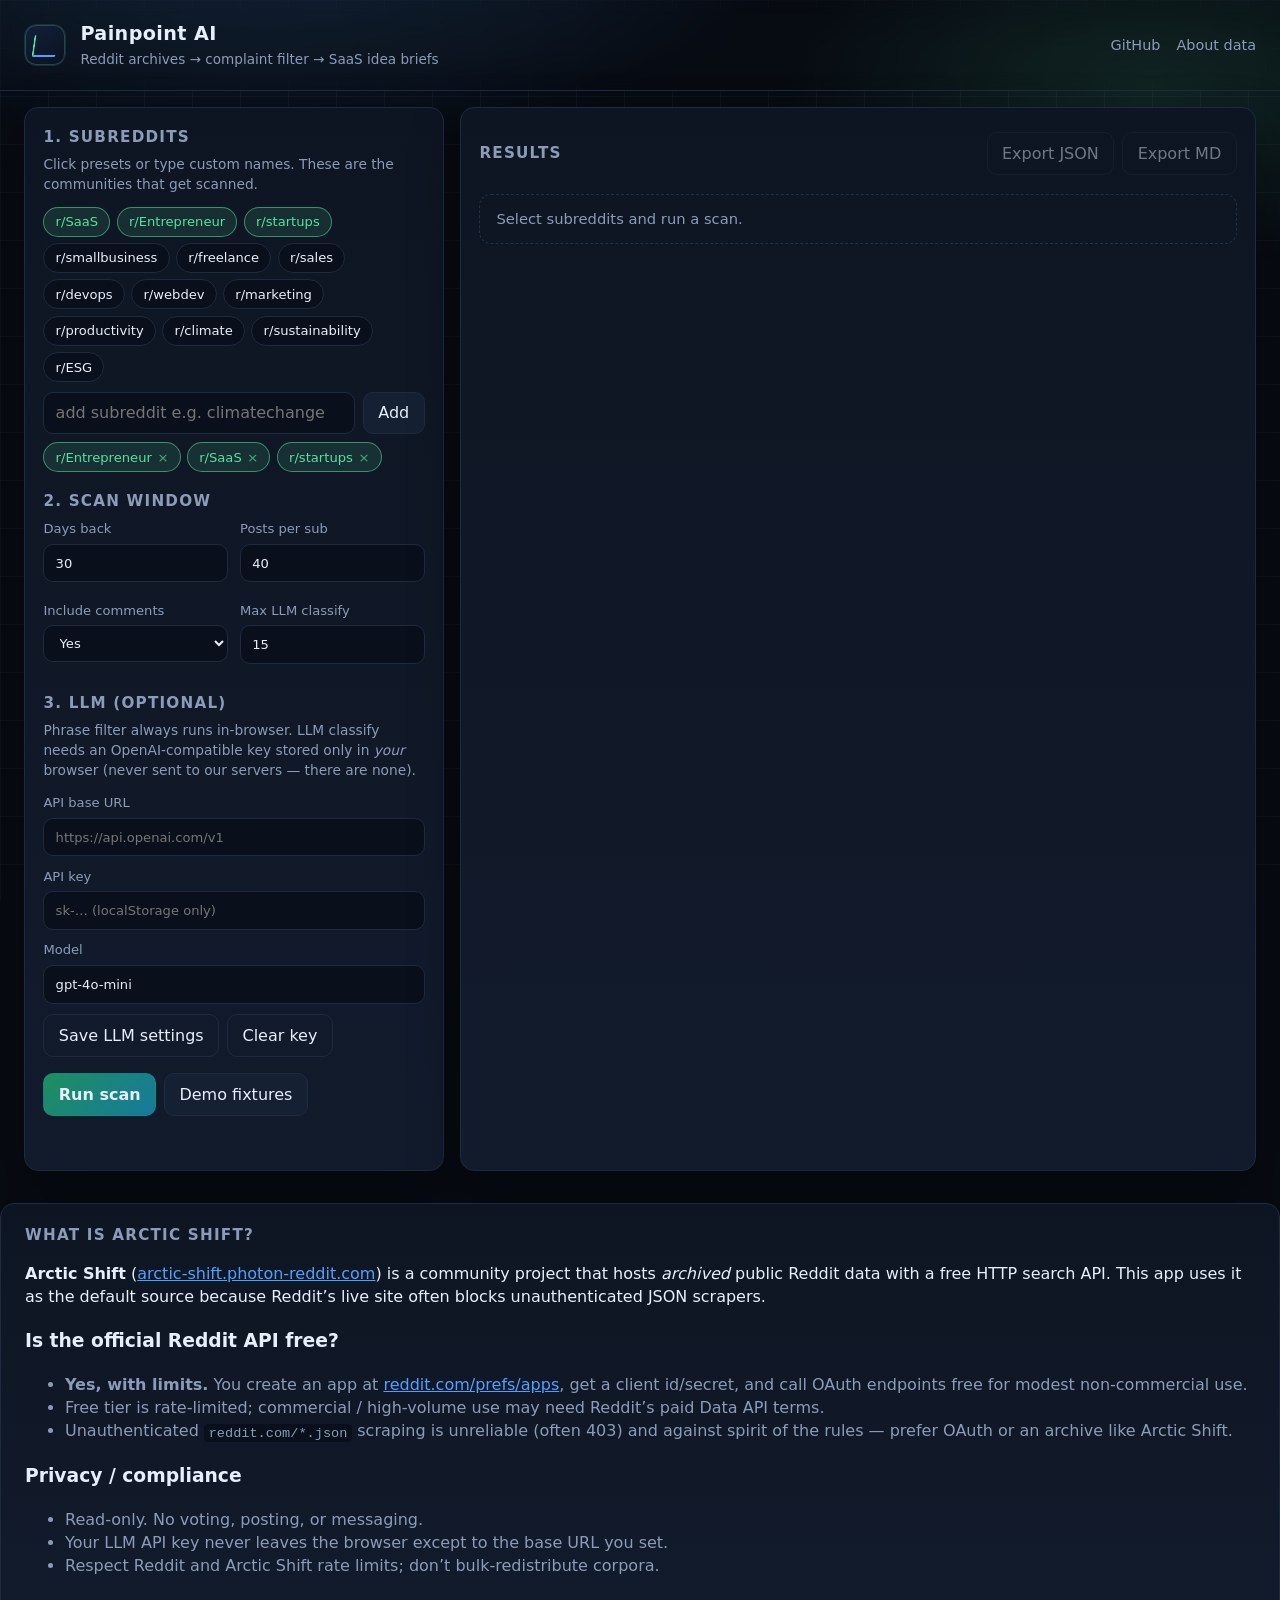
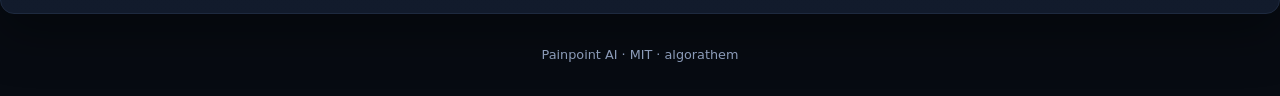
==== web/index.html @ a0e7fde7 "Initial Painpoint AI: CLI + subreddit-select web UI - Arctic Shift fetch + phrase filter + optional " ====
<!DOCTYPE html>
<html lang="en">
<head>
  <meta charset="utf-8" />
  <meta name="viewport" content="width=device-width, initial-scale=1" />
  <title>Painpoint AI — Reddit → SaaS ideas</title>
  <meta name="description" content="Select subreddits, scan public Reddit archives for pain points, cluster startup ideas." />
  <link rel="stylesheet" href="./styles.css" />
  <link rel="icon" href="data:image/svg+xml,%3Csvg xmlns='http://www.w3.org/2000/svg' viewBox='0 0 32 32'%3E%3Crect width='32' height='32' rx='8' fill='%230a0f1a'/%3E%3Cpath d='M8 22 L12 10 L16 18 L20 8 L24 22' stroke='%2356e0a0' stroke-width='2.5' fill='none' stroke-linecap='round' stroke-linejoin='round'/%3E%3C/svg%3E" />
</head>
<body>
  <div class="bg-grid"></div>
  <header class="top">
    <div class="brand">
      <div class="logo" aria-hidden="true"></div>
      <div>
        <h1>Painpoint AI</h1>
        <p class="tag">Reddit archives → complaint filter → SaaS idea briefs</p>
      </div>
    </div>
    <div class="top-links">
      <a href="https://github.com/algorathem/painpoint-ai" target="_blank" rel="noopener">GitHub</a>
      <a href="#about">About data</a>
    </div>
  </header>

  <main class="layout">
    <section class="panel controls">
      <h2>1. Subreddits</h2>
      <p class="hint">Click presets or type custom names. These are the communities that get scanned.</p>
      <div id="preset-row" class="chip-row"></div>
      <div class="add-row">
        <input id="sub-input" type="text" placeholder="add subreddit e.g. climatechange" autocomplete="off" />
        <button type="button" id="sub-add" class="btn secondary">Add</button>
      </div>
      <div id="selected-subs" class="chip-row selected"></div>

      <h2>2. Scan window</h2>
      <div class="grid-2">
        <label>Days back
          <input id="days" type="number" min="1" max="365" value="30" />
        </label>
        <label>Posts per sub
          <input id="limit" type="number" min="5" max="100" value="40" />
        </label>
        <label>Include comments
          <select id="comments">
            <option value="1" selected>Yes</option>
            <option value="0">Posts only</option>
          </select>
        </label>
        <label>Max LLM classify
          <input id="max-classify" type="number" min="0" max="50" value="15" />
        </label>
      </div>

      <h2>3. LLM (optional)</h2>
      <p class="hint">Phrase filter always runs in-browser. LLM classify needs an OpenAI-compatible key stored only in <em>your</em> browser (never sent to our servers — there are none).</p>
      <label>API base URL
        <input id="llm-base" type="url" placeholder="https://api.openai.com/v1" />
      </label>
      <label>API key
        <input id="llm-key" type="password" placeholder="sk-… (localStorage only)" />
      </label>
      <label>Model
        <input id="llm-model" type="text" placeholder="gpt-4o-mini" value="gpt-4o-mini" />
      </label>
      <div class="btn-row">
        <button type="button" id="save-llm" class="btn ghost">Save LLM settings</button>
        <button type="button" id="clear-llm" class="btn ghost">Clear key</button>
      </div>

      <div class="btn-row primary-row">
        <button type="button" id="run-scan" class="btn primary">Run scan</button>
        <button type="button" id="run-demo" class="btn secondary">Demo fixtures</button>
      </div>
      <div id="status" class="status" role="status"></div>
    </section>

    <section class="panel results">
      <div class="results-head">
        <h2>Results</h2>
        <div class="btn-row">
          <button type="button" id="export-json" class="btn ghost" disabled>Export JSON</button>
          <button type="button" id="export-md" class="btn ghost" disabled>Export MD</button>
        </div>
      </div>
      <div id="summary" class="summary empty">Select subreddits and run a scan.</div>
      <div id="ideas" class="ideas"></div>
      <div id="pains" class="pains"></div>
    </section>
  </main>

  <section id="about" class="about panel">
    <h2>What is Arctic Shift?</h2>
    <p><strong>Arctic Shift</strong> (<a href="https://arctic-shift.photon-reddit.com/" target="_blank" rel="noopener">arctic-shift.photon-reddit.com</a>) is a community project that hosts <em>archived</em> public Reddit data with a free HTTP search API. This app uses it as the default source because Reddit’s live site often blocks unauthenticated JSON scrapers.</p>
    <h3>Is the official Reddit API free?</h3>
    <ul>
      <li><strong>Yes, with limits.</strong> You create an app at <a href="https://www.reddit.com/prefs/apps" target="_blank" rel="noopener">reddit.com/prefs/apps</a>, get a client id/secret, and call OAuth endpoints free for modest non-commercial use.</li>
      <li>Free tier is rate-limited; commercial / high-volume use may need Reddit’s paid Data API terms.</li>
      <li>Unauthenticated <code>reddit.com/*.json</code> scraping is unreliable (often 403) and against spirit of the rules — prefer OAuth or an archive like Arctic Shift.</li>
    </ul>
    <h3>Privacy / compliance</h3>
    <ul>
      <li>Read-only. No voting, posting, or messaging.</li>
      <li>Your LLM API key never leaves the browser except to the base URL you set.</li>
      <li>Respect Reddit and Arctic Shift rate limits; don’t bulk-redistribute corpora.</li>
    </ul>
  </section>

  <footer class="foot">
    <span>Painpoint AI · MIT · algorathem</span>
  </footer>

  <script type="module" src="./app.js"></script>
</body>
</html>
---- web/styles.css ----
:root {
  --bg: #070b12;
  --panel: #0e1522;
  --panel-2: #121b2c;
  --border: #1e2a3f;
  --text: #e7eefc;
  --muted: #8b9bb8;
  --accent: #56e0a0;
  --accent-2: #4ea1ff;
  --warn: #ffb020;
  --danger: #ff6b7a;
  --radius: 14px;
  --font: "Segoe UI", ui-sans-serif, system-ui, -apple-system, sans-serif;
  --mono: ui-monospace, SFMono-Regular, Menlo, Consolas, monospace;
}

* { box-sizing: border-box; }
html, body { margin: 0; padding: 0; }
body {
  font-family: var(--font);
  color: var(--text);
  background: var(--bg);
  min-height: 100vh;
  line-height: 1.45;
}

.bg-grid {
  position: fixed; inset: 0; pointer-events: none; z-index: 0;
  background-image:
    radial-gradient(ellipse 80% 50% at 20% -10%, rgba(78,161,255,.18), transparent 55%),
    radial-gradient(ellipse 60% 40% at 90% 10%, rgba(86,224,160,.12), transparent 50%),
    linear-gradient(rgba(255,255,255,.03) 1px, transparent 1px),
    linear-gradient(90deg, rgba(255,255,255,.03) 1px, transparent 1px);
  background-size: auto, auto, 48px 48px, 48px 48px;
}

.top, main, .about, .foot { position: relative; z-index: 1; }

.top {
  display: flex; justify-content: space-between; align-items: center;
  gap: 1rem; padding: 1.25rem 1.5rem; border-bottom: 1px solid var(--border);
  backdrop-filter: blur(8px);
}
.brand { display: flex; gap: .9rem; align-items: center; }
.logo {
  width: 42px; height: 42px; border-radius: 12px;
  background: linear-gradient(145deg, #122038, #0b1220);
  border: 1px solid var(--border);
  box-shadow: inset 0 0 0 1px rgba(86,224,160,.25);
  position: relative;
}
.logo::after {
  content: ""; position: absolute; inset: 10px 8px 8px;
  border-left: 2px solid var(--accent);
  border-bottom: 2px solid var(--accent-2);
  border-radius: 2px;
  transform: skewX(-8deg);
}
.brand h1 { margin: 0; font-size: 1.2rem; letter-spacing: .02em; }
.tag { margin: .15rem 0 0; color: var(--muted); font-size: .85rem; }
.top-links { display: flex; gap: 1rem; }
.top-links a { color: var(--muted); text-decoration: none; font-size: .9rem; }
.top-links a:hover { color: var(--accent); }

.layout {
  display: grid;
  grid-template-columns: minmax(300px, 420px) 1fr;
  gap: 1rem;
  padding: 1rem 1.5rem 2rem;
  max-width: 1280px;
  margin: 0 auto;
}
@media (max-width: 900px) {
  .layout { grid-template-columns: 1fr; }
}

.panel {
  background: linear-gradient(180deg, var(--panel), var(--panel-2));
  border: 1px solid var(--border);
  border-radius: var(--radius);
  padding: 1.1rem 1.15rem 1.25rem;
  box-shadow: 0 20px 50px rgba(0,0,0,.35);
}
.panel h2 {
  margin: 1.1rem 0 .45rem;
  font-size: .95rem;
  text-transform: uppercase;
  letter-spacing: .08em;
  color: var(--muted);
}
.panel h2:first-child { margin-top: 0; }
.hint { color: var(--muted); font-size: .86rem; margin: 0 0 .75rem; }

label {
  display: flex; flex-direction: column; gap: .35rem;
  font-size: .82rem; color: var(--muted); margin-bottom: .65rem;
}
input, select, textarea, button {
  font: inherit;
}
input, select {
  background: #0a101b;
  border: 1px solid var(--border);
  color: var(--text);
  border-radius: 10px;
  padding: .55rem .7rem;
}
input:focus, select:focus {
  outline: 1px solid rgba(86,224,160,.45);
  border-color: rgba(86,224,160,.45);
}

.grid-2 {
  display: grid;
  grid-template-columns: 1fr 1fr;
  gap: .5rem .75rem;
}

.chip-row {
  display: flex; flex-wrap: wrap; gap: .4rem; margin-bottom: .6rem;
}
.chip {
  border: 1px solid var(--border);
  background: #0a101b;
  color: var(--text);
  border-radius: 999px;
  padding: .28rem .7rem;
  font-size: .82rem;
  cursor: pointer;
  user-select: none;
}
.chip:hover { border-color: rgba(78,161,255,.5); }
.chip.on {
  background: rgba(86,224,160,.12);
  border-color: rgba(86,224,160,.55);
  color: var(--accent);
}
.chip .x {
  margin-left: .35rem; opacity: .7;
}
.selected .chip { cursor: default; }

.add-row { display: flex; gap: .5rem; margin-bottom: .5rem; }
.add-row input { flex: 1; }

.btn {
  border-radius: 10px;
  border: 1px solid var(--border);
  background: #121a2a;
  color: var(--text);
  padding: .55rem .9rem;
  cursor: pointer;
}
.btn:hover { border-color: #2c3d5c; }
.btn:disabled { opacity: .45; cursor: not-allowed; }
.btn.primary {
  background: linear-gradient(135deg, #1d8f5f, #157a9c);
  border-color: transparent;
  font-weight: 600;
}
.btn.primary:hover { filter: brightness(1.08); }
.btn.secondary { background: #152033; }
.btn.ghost { background: transparent; }
.btn-row { display: flex; flex-wrap: wrap; gap: .5rem; margin: .4rem 0; }
.primary-row { margin-top: 1rem; }

.status {
  min-height: 1.4rem;
  margin-top: .75rem;
  font-size: .88rem;
  color: var(--muted);
  white-space: pre-wrap;
}
.status.err { color: var(--danger); }
.status.ok { color: var(--accent); }

.results-head {
  display: flex; justify-content: space-between; align-items: center; gap: 1rem;
}
.results-head h2 { margin: 0; }
.summary {
  margin: .8rem 0 1rem;
  padding: .85rem 1rem;
  border-radius: 12px;
  background: rgba(78,161,255,.08);
  border: 1px solid rgba(78,161,255,.2);
  font-size: .92rem;
}
.summary.empty { color: var(--muted); background: transparent; border-style: dashed; }

.idea-card, .pain-card {
  border: 1px solid var(--border);
  border-radius: 12px;
  padding: .9rem 1rem;
  margin-bottom: .65rem;
  background: rgba(0,0,0,.18);
}
.idea-card h3 {
  margin: 0 0 .35rem;
  font-size: 1.02rem;
  display: flex; gap: .6rem; align-items: baseline; flex-wrap: wrap;
}
.score {
  font-family: var(--mono);
  font-size: .78rem;
  color: var(--accent);
  border: 1px solid rgba(86,224,160,.35);
  border-radius: 999px;
  padding: .1rem .45rem;
}
.meta { color: var(--muted); font-size: .84rem; margin: .2rem 0; }
.idea-card a, .pain-card a { color: var(--accent-2); word-break: break-all; }
.sev {
  display: inline-block;
  font-family: var(--mono);
  font-size: .75rem;
  padding: .05rem .4rem;
  border-radius: 6px;
  background: rgba(255,176,32,.12);
  color: var(--warn);
  border: 1px solid rgba(255,176,32,.3);
}

.about {
  max-width: 1280px;
  margin: 0 auto 2rem;
  padding: 1.25rem 1.5rem;
}
.about a { color: var(--accent-2); }
.about ul { color: var(--muted); }
.about code {
  font-family: var(--mono);
  font-size: .85em;
  background: #0a101b;
  padding: .1rem .3rem;
  border-radius: 4px;
}

.foot {
  text-align: center;
  color: var(--muted);
  font-size: .8rem;
  padding: 0 1rem 2rem;
}
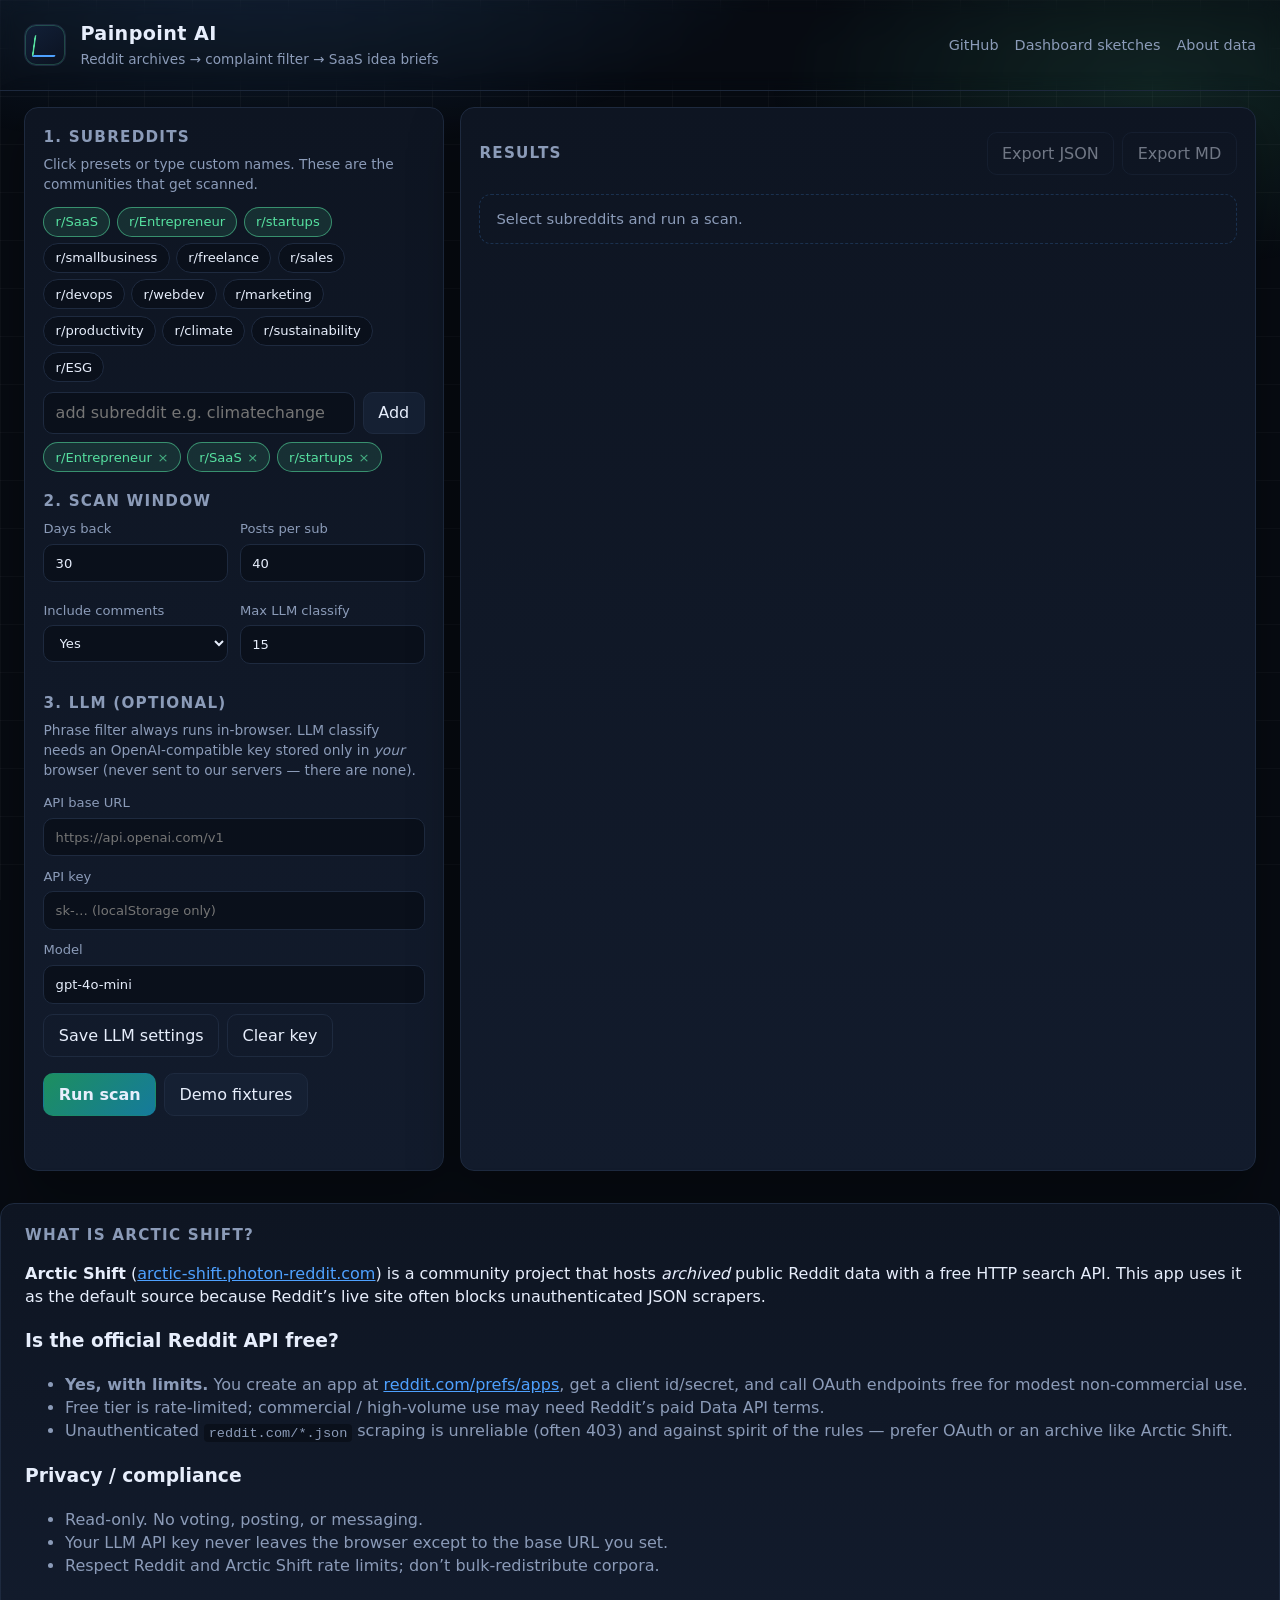
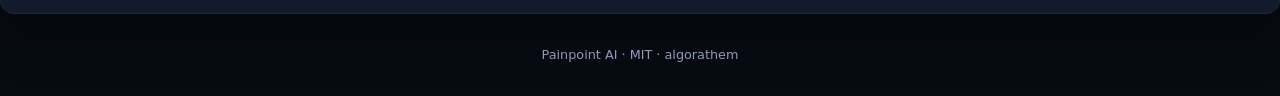
==== commit a4af4452: "Add 3 dashboard sketch templates to GitHub Pages - Analyst cockpit, research brief, opportunity boar" ====
--- a/web/index.html
+++ b/web/index.html
@@ -20,6 +20,7 @@
     </div>
     <div class="top-links">
       <a href="https://github.com/algorathem/painpoint-ai" target="_blank" rel="noopener">GitHub</a>
+      <a href="./sketches/">Dashboard sketches</a>
       <a href="#about">About data</a>
     </div>
   </header>
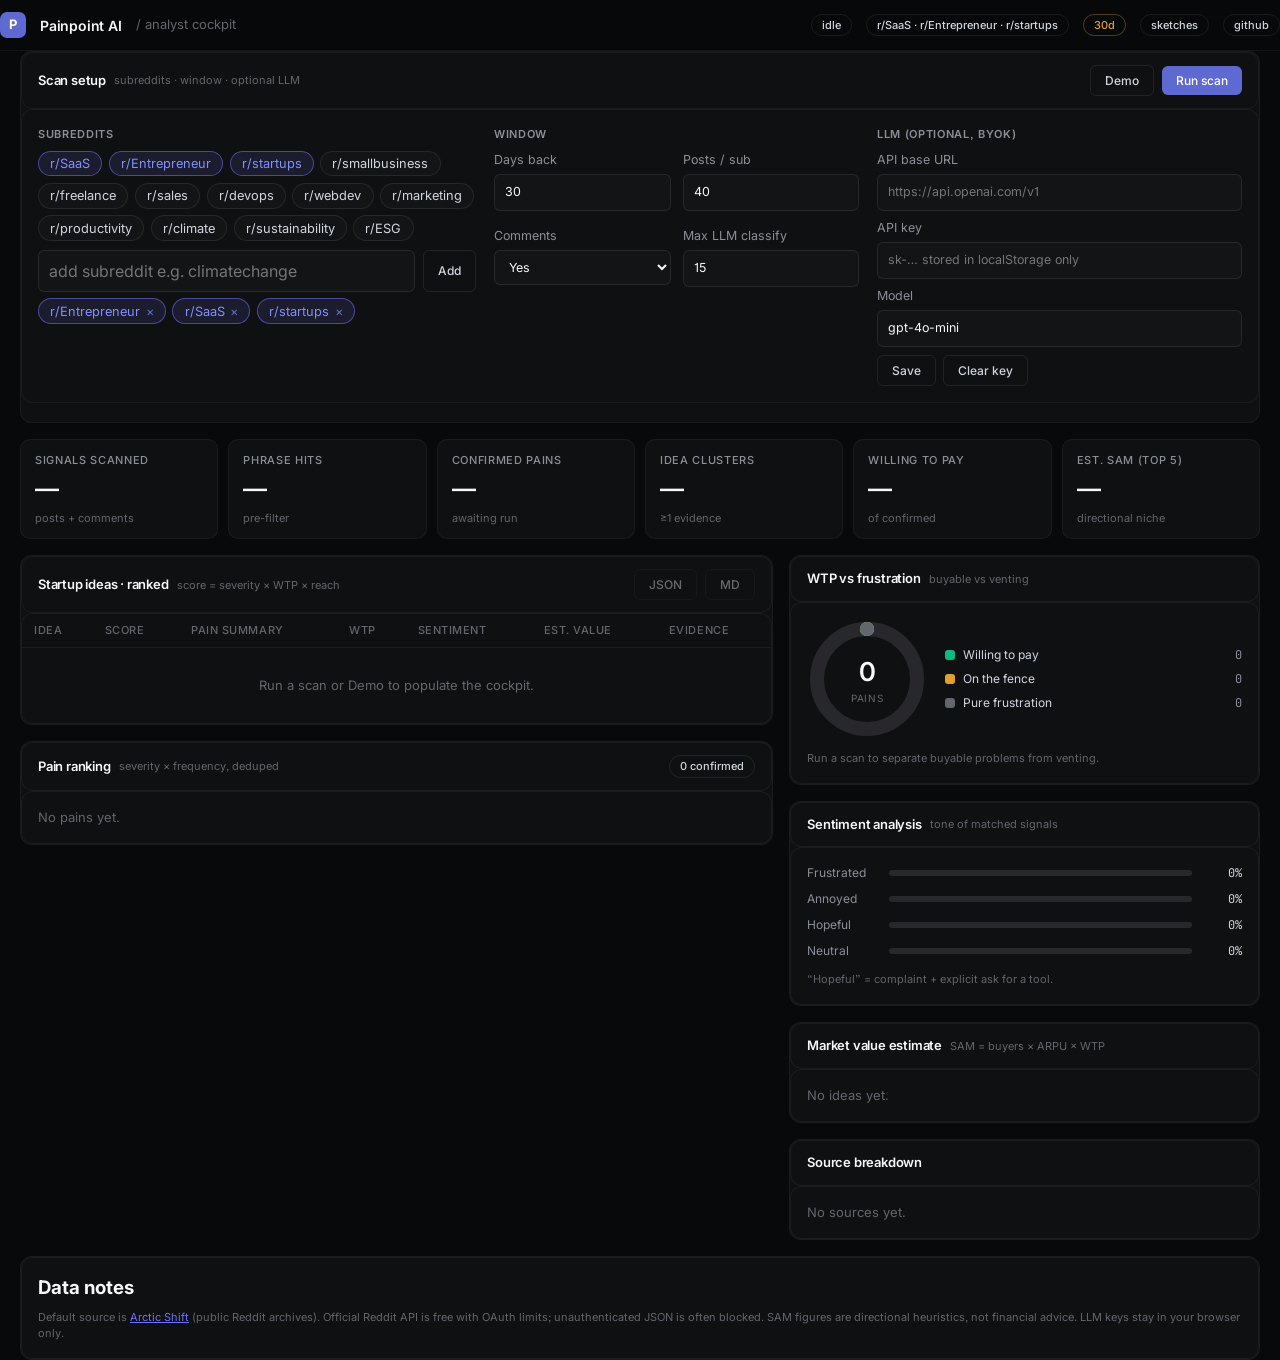
==== commit 972111e9: "Ship Analyst Cockpit as live Painpoint AI UI - Dark dense cockpit: KPIs, ranked ideas, pain ranking " ====
--- a/web/index.html
+++ b/web/index.html
@@ -3,115 +3,193 @@
 <head>
   <meta charset="utf-8" />
   <meta name="viewport" content="width=device-width, initial-scale=1" />
-  <title>Painpoint AI — Reddit → SaaS ideas</title>
-  <meta name="description" content="Select subreddits, scan public Reddit archives for pain points, cluster startup ideas." />
+  <title>Painpoint AI — Analyst Cockpit</title>
+  <meta name="description" content="Select subreddits, rank pains, score WTP vs frustration, estimate niche SAM, cluster SaaS ideas." />
+  <link rel="preconnect" href="https://fonts.googleapis.com" />
+  <link href="https://fonts.googleapis.com/css2?family=Inter:wght@300;400;500;600;700&family=JetBrains+Mono:wght@400;500&display=swap" rel="stylesheet" />
   <link rel="stylesheet" href="./styles.css" />
-  <link rel="icon" href="data:image/svg+xml,%3Csvg xmlns='http://www.w3.org/2000/svg' viewBox='0 0 32 32'%3E%3Crect width='32' height='32' rx='8' fill='%230a0f1a'/%3E%3Cpath d='M8 22 L12 10 L16 18 L20 8 L24 22' stroke='%2356e0a0' stroke-width='2.5' fill='none' stroke-linecap='round' stroke-linejoin='round'/%3E%3C/svg%3E" />
+  <link rel="icon" href="data:image/svg+xml,%3Csvg xmlns='http://www.w3.org/2000/svg' viewBox='0 0 32 32'%3E%3Crect width='32' height='32' rx='8' fill='%2308090a'/%3E%3Ctext x='16' y='21' text-anchor='middle' font-size='14' font-family='system-ui' fill='%23fff'%3EP%3C/text%3E%3C/svg%3E" />
 </head>
 <body>
-  <div class="bg-grid"></div>
-  <header class="top">
-    <div class="brand">
-      <div class="logo" aria-hidden="true"></div>
-      <div>
-        <h1>Painpoint AI</h1>
-        <p class="tag">Reddit archives → complaint filter → SaaS idea briefs</p>
-      </div>
-    </div>
-    <div class="top-links">
-      <a href="https://github.com/algorathem/painpoint-ai" target="_blank" rel="noopener">GitHub</a>
-      <a href="./sketches/">Dashboard sketches</a>
-      <a href="#about">About data</a>
+  <header>
+    <div class="wrap hbar">
+      <div class="logo">P</div>
+      <span class="name">Painpoint AI</span>
+      <span class="crumb">/ analyst cockpit</span>
+      <div class="spacer"></div>
+      <span id="pill-status" class="pill">idle</span>
+      <span id="pill-subs" class="pill">no subs</span>
+      <span id="pill-window" class="pill warn">30d</span>
+      <a class="pill link" href="./sketches/" title="Other layout sketches">sketches</a>
+      <a class="pill link" href="https://github.com/algorathem/painpoint-ai" target="_blank" rel="noopener">github</a>
     </div>
   </header>
 
-  <main class="layout">
-    <section class="panel controls">
-      <h2>1. Subreddits</h2>
-      <p class="hint">Click presets or type custom names. These are the communities that get scanned.</p>
-      <div id="preset-row" class="chip-row"></div>
-      <div class="add-row">
-        <input id="sub-input" type="text" placeholder="add subreddit e.g. climatechange" autocomplete="off" />
-        <button type="button" id="sub-add" class="btn secondary">Add</button>
+  <main class="wrap">
+    <!-- Controls drawer -->
+    <section class="card controls-card">
+      <div class="card h">
+        <h3>Scan setup</h3>
+        <span class="sub">subreddits · window · optional LLM</span>
+        <div class="spacer"></div>
+        <button type="button" id="run-demo" class="btn ghost">Demo</button>
+        <button type="button" id="run-scan" class="btn">Run scan</button>
       </div>
-      <div id="selected-subs" class="chip-row selected"></div>
-
-      <h2>2. Scan window</h2>
-      <div class="grid-2">
-        <label>Days back
-          <input id="days" type="number" min="1" max="365" value="30" />
-        </label>
-        <label>Posts per sub
-          <input id="limit" type="number" min="5" max="100" value="40" />
-        </label>
-        <label>Include comments
-          <select id="comments">
-            <option value="1" selected>Yes</option>
-            <option value="0">Posts only</option>
-          </select>
-        </label>
-        <label>Max LLM classify
-          <input id="max-classify" type="number" min="0" max="50" value="15" />
-        </label>
-      </div>
-
-      <h2>3. LLM (optional)</h2>
-      <p class="hint">Phrase filter always runs in-browser. LLM classify needs an OpenAI-compatible key stored only in <em>your</em> browser (never sent to our servers — there are none).</p>
-      <label>API base URL
-        <input id="llm-base" type="url" placeholder="https://api.openai.com/v1" />
-      </label>
-      <label>API key
-        <input id="llm-key" type="password" placeholder="sk-… (localStorage only)" />
-      </label>
-      <label>Model
-        <input id="llm-model" type="text" placeholder="gpt-4o-mini" value="gpt-4o-mini" />
-      </label>
-      <div class="btn-row">
-        <button type="button" id="save-llm" class="btn ghost">Save LLM settings</button>
-        <button type="button" id="clear-llm" class="btn ghost">Clear key</button>
-      </div>
-
-      <div class="btn-row primary-row">
-        <button type="button" id="run-scan" class="btn primary">Run scan</button>
-        <button type="button" id="run-demo" class="btn secondary">Demo fixtures</button>
+      <div class="card b controls-body">
+        <div class="ctrl-col">
+          <div class="sec-label">Subreddits</div>
+          <div id="preset-row" class="chip-row"></div>
+          <div class="add-row">
+            <input id="sub-input" type="text" placeholder="add subreddit e.g. climatechange" autocomplete="off" />
+            <button type="button" id="sub-add" class="btn ghost">Add</button>
+          </div>
+          <div id="selected-subs" class="chip-row selected"></div>
+        </div>
+        <div class="ctrl-col">
+          <div class="sec-label">Window</div>
+          <div class="grid-2">
+            <label>Days back<input id="days" type="number" min="1" max="365" value="30" /></label>
+            <label>Posts / sub<input id="limit" type="number" min="5" max="100" value="40" /></label>
+            <label>Comments
+              <select id="comments">
+                <option value="1" selected>Yes</option>
+                <option value="0">Posts only</option>
+              </select>
+            </label>
+            <label>Max LLM classify<input id="max-classify" type="number" min="0" max="50" value="15" /></label>
+          </div>
+        </div>
+        <div class="ctrl-col">
+          <div class="sec-label">LLM (optional, BYOK)</div>
+          <label>API base URL<input id="llm-base" type="url" placeholder="https://api.openai.com/v1" /></label>
+          <label>API key<input id="llm-key" type="password" placeholder="sk-… stored in localStorage only" /></label>
+          <label>Model<input id="llm-model" type="text" value="gpt-4o-mini" /></label>
+          <div class="btn-row">
+            <button type="button" id="save-llm" class="btn ghost">Save</button>
+            <button type="button" id="clear-llm" class="btn ghost">Clear key</button>
+          </div>
+        </div>
       </div>
       <div id="status" class="status" role="status"></div>
     </section>
 
-    <section class="panel results">
-      <div class="results-head">
-        <h2>Results</h2>
-        <div class="btn-row">
-          <button type="button" id="export-json" class="btn ghost" disabled>Export JSON</button>
-          <button type="button" id="export-md" class="btn ghost" disabled>Export MD</button>
+    <!-- KPI strip -->
+    <div class="stats" id="stats">
+      <div class="stat"><div class="k">Signals scanned</div><div class="v" id="s-scanned">—</div><div class="d" id="s-scanned-d">posts + comments</div></div>
+      <div class="stat"><div class="k">Phrase hits</div><div class="v" id="s-hits">—</div><div class="d">pre-filter</div></div>
+      <div class="stat"><div class="k">Confirmed pains</div><div class="v" id="s-confirmed">—</div><div class="d" id="s-confirmed-d">awaiting run</div></div>
+      <div class="stat"><div class="k">Idea clusters</div><div class="v" id="s-ideas">—</div><div class="d">≥1 evidence</div></div>
+      <div class="stat"><div class="k">Willing to pay</div><div class="v" id="s-wtp">—</div><div class="d" id="s-wtp-d">of confirmed</div></div>
+      <div class="stat"><div class="k">Est. SAM (top 5)</div><div class="v" id="s-sam">—</div><div class="d">directional niche</div></div>
+    </div>
+
+    <div class="grid">
+      <div class="col-main">
+        <div class="card">
+          <div class="card h">
+            <h3>Startup ideas · ranked</h3>
+            <span class="sub">score = severity × WTP × reach</span>
+            <div class="spacer"></div>
+            <button type="button" id="export-json" class="btn ghost" disabled>JSON</button>
+            <button type="button" id="export-md" class="btn ghost" disabled>MD</button>
+          </div>
+          <div class="card b flat">
+            <div class="table-wrap">
+              <table>
+                <thead>
+                  <tr>
+                    <th>Idea</th>
+                    <th>Score</th>
+                    <th>Pain summary</th>
+                    <th>WTP</th>
+                    <th>Sentiment</th>
+                    <th>Est. value</th>
+                    <th>Evidence</th>
+                  </tr>
+                </thead>
+                <tbody id="ideas-tbody">
+                  <tr><td colspan="7" class="empty-row">Run a scan or Demo to populate the cockpit.</td></tr>
+                </tbody>
+              </table>
+            </div>
+          </div>
+        </div>
+
+        <div class="card" style="margin-top:16px">
+          <div class="card h">
+            <h3>Pain ranking</h3>
+            <span class="sub">severity × frequency, deduped</span>
+            <div class="spacer"></div>
+            <span class="pill" id="pain-count-pill">0 confirmed</span>
+          </div>
+          <div class="card b" id="pain-rank">
+            <div class="empty-inline">No pains yet.</div>
+          </div>
         </div>
       </div>
-      <div id="summary" class="summary empty">Select subreddits and run a scan.</div>
-      <div id="ideas" class="ideas"></div>
-      <div id="pains" class="pains"></div>
+
+      <div class="rail">
+        <div class="card">
+          <div class="card h"><h3>WTP vs frustration</h3><span class="sub">buyable vs venting</span></div>
+          <div class="card b">
+            <div class="donut">
+              <div class="ring">
+                <svg id="wtp-svg" width="120" height="120" viewBox="0 0 120 120">
+                  <circle cx="60" cy="60" r="50" fill="none" stroke="var(--surface2)" stroke-width="14"/>
+                  <circle id="wtp-arc-high" cx="60" cy="60" r="50" fill="none" stroke="var(--emerald)" stroke-width="14" stroke-dasharray="0 314" stroke-linecap="round"/>
+                  <circle id="wtp-arc-mid" cx="60" cy="60" r="50" fill="none" stroke="var(--amber)" stroke-width="14" stroke-dasharray="0 314" stroke-linecap="round"/>
+                  <circle id="wtp-arc-low" cx="60" cy="60" r="50" fill="none" stroke="var(--faint)" stroke-width="14" stroke-dasharray="0 314" stroke-linecap="round"/>
+                </svg>
+                <div class="cen"><div class="n" id="wtp-total">0</div><div class="l">pains</div></div>
+              </div>
+              <div class="legend2">
+                <div class="row"><span class="sw" style="background:var(--emerald)"></span>Willing to pay<div class="cnt" id="wtp-high">0</div></div>
+                <div class="row"><span class="sw" style="background:var(--amber)"></span>On the fence<div class="cnt" id="wtp-mid">0</div></div>
+                <div class="row"><span class="sw" style="background:var(--faint)"></span>Pure frustration<div class="cnt" id="wtp-low">0</div></div>
+              </div>
+            </div>
+            <p class="note" id="wtp-note">Run a scan to separate buyable problems from venting.</p>
+          </div>
+        </div>
+
+        <div class="card">
+          <div class="card h"><h3>Sentiment analysis</h3><span class="sub">tone of matched signals</span></div>
+          <div class="card b" id="sentiment-bars">
+            <div class="sent-row"><span class="lbl">Frustrated</span><div class="bar"><i id="sent-frustrated" style="width:0%;background:var(--red)"></i></div><span class="pct" id="sent-frustrated-p">0%</span></div>
+            <div class="sent-row"><span class="lbl">Annoyed</span><div class="bar"><i id="sent-annoyed" style="width:0%;background:var(--amber)"></i></div><span class="pct" id="sent-annoyed-p">0%</span></div>
+            <div class="sent-row"><span class="lbl">Hopeful</span><div class="bar"><i id="sent-hopeful" style="width:0%;background:var(--emerald)"></i></div><span class="pct" id="sent-hopeful-p">0%</span></div>
+            <div class="sent-row"><span class="lbl">Neutral</span><div class="bar"><i id="sent-neutral" style="width:0%;background:var(--faint)"></i></div><span class="pct" id="sent-neutral-p">0%</span></div>
+            <p class="note">“Hopeful” = complaint + explicit ask for a tool.</p>
+          </div>
+        </div>
+
+        <div class="card">
+          <div class="card h"><h3>Market value estimate</h3><span class="sub">SAM = buyers × ARPU × WTP</span></div>
+          <div class="card b" id="sam-list">
+            <div class="empty-inline">No ideas yet.</div>
+          </div>
+        </div>
+
+        <div class="card">
+          <div class="card h"><h3>Source breakdown</h3></div>
+          <div class="card b" id="source-bars">
+            <div class="empty-inline">No sources yet.</div>
+          </div>
+        </div>
+      </div>
+    </div>
+
+    <section class="about card" id="about">
+      <div class="card b">
+        <h3 style="margin:0 0 8px;color:var(--text)">Data notes</h3>
+        <p class="note" style="margin:0">
+          Default source is <a href="https://arctic-shift.photon-reddit.com/" target="_blank" rel="noopener">Arctic Shift</a> (public Reddit archives).
+          Official Reddit API is free with OAuth limits; unauthenticated JSON is often blocked.
+          SAM figures are directional heuristics, not financial advice. LLM keys stay in your browser only.
+        </p>
+      </div>
     </section>
   </main>
-
-  <section id="about" class="about panel">
-    <h2>What is Arctic Shift?</h2>
-    <p><strong>Arctic Shift</strong> (<a href="https://arctic-shift.photon-reddit.com/" target="_blank" rel="noopener">arctic-shift.photon-reddit.com</a>) is a community project that hosts <em>archived</em> public Reddit data with a free HTTP search API. This app uses it as the default source because Reddit’s live site often blocks unauthenticated JSON scrapers.</p>
-    <h3>Is the official Reddit API free?</h3>
-    <ul>
-      <li><strong>Yes, with limits.</strong> You create an app at <a href="https://www.reddit.com/prefs/apps" target="_blank" rel="noopener">reddit.com/prefs/apps</a>, get a client id/secret, and call OAuth endpoints free for modest non-commercial use.</li>
-      <li>Free tier is rate-limited; commercial / high-volume use may need Reddit’s paid Data API terms.</li>
-      <li>Unauthenticated <code>reddit.com/*.json</code> scraping is unreliable (often 403) and against spirit of the rules — prefer OAuth or an archive like Arctic Shift.</li>
-    </ul>
-    <h3>Privacy / compliance</h3>
-    <ul>
-      <li>Read-only. No voting, posting, or messaging.</li>
-      <li>Your LLM API key never leaves the browser except to the base URL you set.</li>
-      <li>Respect Reddit and Arctic Shift rate limits; don’t bulk-redistribute corpora.</li>
-    </ul>
-  </section>
-
-  <footer class="foot">
-    <span>Painpoint AI · MIT · algorathem</span>
-  </footer>
 
   <script type="module" src="./app.js"></script>
 </body>
--- a/web/styles.css
+++ b/web/styles.css
@@ -1,244 +1,464 @@
 :root {
-  --bg: #070b12;
-  --panel: #0e1522;
-  --panel-2: #121b2c;
-  --border: #1e2a3f;
-  --text: #e7eefc;
-  --muted: #8b9bb8;
-  --accent: #56e0a0;
-  --accent-2: #4ea1ff;
-  --warn: #ffb020;
-  --danger: #ff6b7a;
-  --radius: 14px;
-  --font: "Segoe UI", ui-sans-serif, system-ui, -apple-system, sans-serif;
-  --mono: ui-monospace, SFMono-Regular, Menlo, Consolas, monospace;
-}
-
-* { box-sizing: border-box; }
-html, body { margin: 0; padding: 0; }
+  --bg: #08090a;
+  --panel: #0f1011;
+  --surface: #191a1b;
+  --surface2: #28282c;
+  --text: #f7f8f8;
+  --body: #d0d6e0;
+  --muted: #8a8f98;
+  --faint: #62666d;
+  --accent: #7170ff;
+  --accent-bg: #5e6ad2;
+  --accent-hover: #828fff;
+  --green: #27a644;
+  --emerald: #10b981;
+  --amber: #e0a030;
+  --red: #e5484d;
+  --border: rgba(255, 255, 255, 0.08);
+  --border-subtle: rgba(255, 255, 255, 0.05);
+}
+
+* { box-sizing: border-box; margin: 0; padding: 0; }
+
 body {
-  font-family: var(--font);
+  font-family: "Inter", system-ui, -apple-system, "Segoe UI", Roboto, sans-serif;
+  background: var(--bg);
+  color: var(--body);
+  line-height: 1.5;
+  -webkit-font-smoothing: antialiased;
+  font-feature-settings: "cv01", "ss03";
+  min-height: 100vh;
+}
+
+.mono { font-family: "JetBrains Mono", ui-monospace, SFMono-Regular, Menlo, monospace; }
+
+.wrap { max-width: 1400px; margin: 0 auto; padding: 0 20px; }
+
+header {
+  border-bottom: 1px solid var(--border-subtle);
+  position: sticky;
+  top: 0;
+  background: rgba(8, 9, 10, 0.85);
+  backdrop-filter: blur(12px);
+  z-index: 10;
+}
+
+.hbar {
+  display: flex;
+  align-items: center;
+  gap: 14px;
+  padding: 12px 0;
+  flex-wrap: wrap;
+}
+
+.logo {
+  width: 26px;
+  height: 26px;
+  border-radius: 7px;
+  background: var(--accent-bg);
+  display: flex;
+  align-items: center;
+  justify-content: center;
+  font-weight: 700;
+  color: #fff;
+  font-size: 13px;
+}
+
+.hbar .name {
+  font-weight: 600;
   color: var(--text);
-  background: var(--bg);
-  min-height: 100vh;
-  line-height: 1.45;
-}
-
-.bg-grid {
-  position: fixed; inset: 0; pointer-events: none; z-index: 0;
-  background-image:
-    radial-gradient(ellipse 80% 50% at 20% -10%, rgba(78,161,255,.18), transparent 55%),
-    radial-gradient(ellipse 60% 40% at 90% 10%, rgba(86,224,160,.12), transparent 50%),
-    linear-gradient(rgba(255,255,255,.03) 1px, transparent 1px),
-    linear-gradient(90deg, rgba(255,255,255,.03) 1px, transparent 1px);
-  background-size: auto, auto, 48px 48px, 48px 48px;
-}
-
-.top, main, .about, .foot { position: relative; z-index: 1; }
-
-.top {
-  display: flex; justify-content: space-between; align-items: center;
-  gap: 1rem; padding: 1.25rem 1.5rem; border-bottom: 1px solid var(--border);
-  backdrop-filter: blur(8px);
-}
-.brand { display: flex; gap: .9rem; align-items: center; }
-.logo {
-  width: 42px; height: 42px; border-radius: 12px;
-  background: linear-gradient(145deg, #122038, #0b1220);
+  font-size: 14px;
+  letter-spacing: -0.2px;
+}
+
+.hbar .crumb { color: var(--faint); font-size: 13px; }
+.hbar .spacer { flex: 1; min-width: 8px; }
+
+.pill {
+  font-size: 11px;
+  font-weight: 500;
+  color: var(--body);
   border: 1px solid var(--border);
-  box-shadow: inset 0 0 0 1px rgba(86,224,160,.25);
-  position: relative;
-}
-.logo::after {
-  content: ""; position: absolute; inset: 10px 8px 8px;
-  border-left: 2px solid var(--accent);
-  border-bottom: 2px solid var(--accent-2);
-  border-radius: 2px;
-  transform: skewX(-8deg);
-}
-.brand h1 { margin: 0; font-size: 1.2rem; letter-spacing: .02em; }
-.tag { margin: .15rem 0 0; color: var(--muted); font-size: .85rem; }
-.top-links { display: flex; gap: 1rem; }
-.top-links a { color: var(--muted); text-decoration: none; font-size: .9rem; }
-.top-links a:hover { color: var(--accent); }
-
-.layout {
+  border-radius: 999px;
+  padding: 2px 10px;
+  text-decoration: none;
+  white-space: nowrap;
+}
+
+.pill.live { color: var(--emerald); border-color: rgba(16, 185, 129, 0.35); }
+.pill.warn { color: var(--amber); border-color: rgba(224, 160, 48, 0.35); }
+.pill.err { color: var(--red); border-color: rgba(229, 72, 77, 0.35); }
+.pill.link:hover { border-color: var(--accent); color: var(--text); }
+
+main { padding: 20px 0 60px; }
+
+/* controls */
+.controls-card { margin-bottom: 16px; }
+.controls-body {
   display: grid;
-  grid-template-columns: minmax(300px, 420px) 1fr;
-  gap: 1rem;
-  padding: 1rem 1.5rem 2rem;
-  max-width: 1280px;
-  margin: 0 auto;
-}
-@media (max-width: 900px) {
-  .layout { grid-template-columns: 1fr; }
-}
-
-.panel {
-  background: linear-gradient(180deg, var(--panel), var(--panel-2));
+  grid-template-columns: 1.2fr 1fr 1fr;
+  gap: 18px;
+}
+@media (max-width: 1000px) {
+  .controls-body { grid-template-columns: 1fr; }
+}
+.sec-label {
+  font-size: 11px;
+  font-weight: 600;
+  color: var(--muted);
+  text-transform: uppercase;
+  letter-spacing: 0.06em;
+  margin-bottom: 8px;
+}
+.chip-row {
+  display: flex;
+  flex-wrap: wrap;
+  gap: 0.4rem;
+  margin-bottom: 0.55rem;
+}
+.chip {
   border: 1px solid var(--border);
-  border-radius: var(--radius);
-  padding: 1.1rem 1.15rem 1.25rem;
-  box-shadow: 0 20px 50px rgba(0,0,0,.35);
-}
-.panel h2 {
-  margin: 1.1rem 0 .45rem;
-  font-size: .95rem;
-  text-transform: uppercase;
-  letter-spacing: .08em;
-  color: var(--muted);
-}
-.panel h2:first-child { margin-top: 0; }
-.hint { color: var(--muted); font-size: .86rem; margin: 0 0 .75rem; }
-
-label {
-  display: flex; flex-direction: column; gap: .35rem;
-  font-size: .82rem; color: var(--muted); margin-bottom: .65rem;
-}
-input, select, textarea, button {
-  font: inherit;
-}
-input, select {
-  background: #0a101b;
-  border: 1px solid var(--border);
-  color: var(--text);
-  border-radius: 10px;
-  padding: .55rem .7rem;
-}
-input:focus, select:focus {
-  outline: 1px solid rgba(86,224,160,.45);
-  border-color: rgba(86,224,160,.45);
-}
-
+  background: rgba(255, 255, 255, 0.02);
+  color: var(--body);
+  border-radius: 999px;
+  padding: 0.28rem 0.7rem;
+  font-size: 0.8rem;
+  cursor: pointer;
+  user-select: none;
+  font-family: inherit;
+}
+.chip:hover { border-color: rgba(113, 112, 255, 0.5); }
+.chip.on {
+  background: rgba(113, 112, 255, 0.12);
+  border-color: rgba(113, 112, 255, 0.55);
+  color: var(--accent-hover);
+}
+.chip .x { margin-left: 0.35rem; opacity: 0.7; }
+.selected .chip { cursor: pointer; }
+.add-row { display: flex; gap: 0.5rem; margin-bottom: 0.4rem; }
+.add-row input { flex: 1; }
 .grid-2 {
   display: grid;
   grid-template-columns: 1fr 1fr;
-  gap: .5rem .75rem;
-}
-
-.chip-row {
-  display: flex; flex-wrap: wrap; gap: .4rem; margin-bottom: .6rem;
-}
-.chip {
+  gap: 0.5rem 0.75rem;
+}
+label {
+  display: flex;
+  flex-direction: column;
+  gap: 0.3rem;
+  font-size: 0.78rem;
+  color: var(--muted);
+  margin-bottom: 0.5rem;
+}
+input, select {
+  background: rgba(255, 255, 255, 0.02);
   border: 1px solid var(--border);
-  background: #0a101b;
   color: var(--text);
-  border-radius: 999px;
-  padding: .28rem .7rem;
-  font-size: .82rem;
+  border-radius: 6px;
+  padding: 0.5rem 0.65rem;
+  font: inherit;
+}
+input:focus, select:focus {
+  outline: none;
+  border-color: rgba(113, 112, 255, 0.55);
+}
+.btn-row { display: flex; flex-wrap: wrap; gap: 0.45rem; }
+.btn {
+  background: var(--accent-bg);
+  color: #fff;
+  border: none;
+  border-radius: 6px;
+  padding: 7px 14px;
+  font-size: 12px;
+  font-weight: 500;
   cursor: pointer;
-  user-select: none;
-}
-.chip:hover { border-color: rgba(78,161,255,.5); }
-.chip.on {
-  background: rgba(86,224,160,.12);
-  border-color: rgba(86,224,160,.55);
-  color: var(--accent);
-}
-.chip .x {
-  margin-left: .35rem; opacity: .7;
-}
-.selected .chip { cursor: default; }
-
-.add-row { display: flex; gap: .5rem; margin-bottom: .5rem; }
-.add-row input { flex: 1; }
-
-.btn {
+  font-family: inherit;
+}
+.btn:hover { background: var(--accent-hover); }
+.btn:disabled { opacity: 0.45; cursor: not-allowed; }
+.btn.ghost {
+  background: transparent;
+  border: 1px solid var(--border);
+  color: var(--body);
+}
+.btn.ghost:hover { border-color: #3a3f48; color: var(--text); }
+
+.status {
+  padding: 0 16px 12px;
+  font-size: 0.86rem;
+  color: var(--muted);
+  white-space: pre-wrap;
+  min-height: 1.2rem;
+}
+.status.err { color: var(--red); }
+.status.ok { color: var(--emerald); }
+
+/* stats */
+.stats {
+  display: grid;
+  grid-template-columns: repeat(6, 1fr);
+  gap: 10px;
+  margin-bottom: 16px;
+}
+@media (max-width: 1000px) {
+  .stats { grid-template-columns: repeat(3, 1fr); }
+}
+@media (max-width: 600px) {
+  .stats { grid-template-columns: repeat(2, 1fr); }
+}
+.stat {
+  background: var(--panel);
+  border: 1px solid var(--border-subtle);
   border-radius: 10px;
+  padding: 12px 14px;
+}
+.stat .k {
+  font-size: 11px;
+  color: var(--muted);
+  text-transform: uppercase;
+  letter-spacing: 0.06em;
+  font-weight: 500;
+}
+.stat .v {
+  font-size: 24px;
+  font-weight: 600;
+  color: var(--text);
+  margin-top: 2px;
+  letter-spacing: -0.5px;
+}
+.stat .d {
+  font-size: 11px;
+  color: var(--faint);
+  margin-top: 3px;
+}
+.stat .d.up { color: var(--emerald); }
+.stat .d.down { color: var(--red); }
+
+/* layout */
+.grid {
+  display: grid;
+  grid-template-columns: 1.6fr 1fr;
+  gap: 16px;
+}
+@media (max-width: 1100px) {
+  .grid { grid-template-columns: 1fr; }
+}
+.rail { display: flex; flex-direction: column; gap: 16px; }
+
+.card {
+  background: var(--panel);
+  border: 1px solid var(--border-subtle);
+  border-radius: 12px;
+  overflow: hidden;
+}
+.card.h {
+  display: flex;
+  align-items: center;
+  gap: 8px;
+  padding: 12px 16px;
+  border-bottom: 1px solid var(--border-subtle);
+  flex-wrap: wrap;
+}
+.card.h h3 {
+  font-size: 13px;
+  font-weight: 600;
+  color: var(--text);
+  letter-spacing: -0.2px;
+}
+.card.h .sub { font-size: 11px; color: var(--faint); }
+.card.h .spacer { flex: 1; }
+.card.b { padding: 16px; }
+.card.b.flat { padding: 0; }
+
+.table-wrap { overflow-x: auto; }
+table { width: 100%; border-collapse: collapse; font-size: 13px; }
+th {
+  text-align: left;
+  font-size: 11px;
+  color: var(--faint);
+  font-weight: 500;
+  text-transform: uppercase;
+  letter-spacing: 0.05em;
+  padding: 8px 12px;
+  border-bottom: 1px solid var(--border-subtle);
+  white-space: nowrap;
+}
+td {
+  padding: 12px;
+  border-bottom: 1px solid var(--border-subtle);
+  vertical-align: top;
+}
+tr:last-child td { border-bottom: none; }
+tr.hov:hover td { background: rgba(255, 255, 255, 0.015); }
+.empty-row {
+  text-align: center;
+  color: var(--faint);
+  padding: 28px 12px !important;
+}
+.t-name { font-weight: 600; color: var(--text); }
+.t-why { color: var(--muted); font-size: 12px; margin-top: 2px; }
+.score {
+  font-family: "JetBrains Mono", monospace;
+  font-weight: 500;
+  font-size: 15px;
+}
+.score.hi { color: var(--emerald); }
+.score.mid { color: var(--amber); }
+.score.lo { color: var(--muted); }
+
+.tag {
+  display: inline-block;
+  font-size: 10.5px;
+  font-weight: 500;
+  border-radius: 5px;
+  padding: 1px 7px;
+  margin: 0 3px 3px 0;
   border: 1px solid var(--border);
-  background: #121a2a;
+}
+.tag.wtp-high {
+  color: var(--emerald);
+  border-color: rgba(16, 185, 129, 0.4);
+  background: rgba(16, 185, 129, 0.07);
+}
+.tag.wtp-mid {
+  color: var(--amber);
+  border-color: rgba(224, 160, 48, 0.4);
+  background: rgba(224, 160, 48, 0.07);
+}
+.tag.wtp-low { color: var(--muted); border-color: var(--border); }
+.tag.sent-frustrated { color: var(--red); border-color: rgba(229, 72, 77, 0.35); }
+.tag.sent-annoyed { color: var(--amber); border-color: rgba(224, 160, 48, 0.35); }
+.tag.sent-hopeful { color: var(--emerald); border-color: rgba(16, 185, 129, 0.35); }
+.tag.sent-neutral { color: var(--faint); }
+
+.bar {
+  height: 6px;
+  border-radius: 3px;
+  background: var(--surface2);
+  overflow: hidden;
+  margin-top: 5px;
+}
+.bar > i { display: block; height: 100%; border-radius: 3px; }
+.mv {
+  font-family: "JetBrains Mono", monospace;
+  font-size: 11.5px;
+  color: var(--muted);
+  white-space: nowrap;
+}
+
+/* pain rank */
+.pain {
+  display: flex;
+  gap: 10px;
+  padding: 10px 0;
+  border-bottom: 1px solid var(--border-subtle);
+  align-items: flex-start;
+}
+.pain:last-child { border-bottom: none; }
+.rank {
+  font-family: "JetBrains Mono", monospace;
+  font-size: 12px;
+  color: var(--faint);
+  width: 22px;
+  text-align: right;
+  padding-top: 1px;
+}
+.pain .body { flex: 1; min-width: 0; }
+.pain .txt { font-size: 13px; color: var(--text); }
+.pain .meta { font-size: 11px; color: var(--faint); margin-top: 3px; }
+.pain .meta a { color: var(--accent); text-decoration: none; }
+.pain .bar { max-width: 160px; flex-shrink: 0; width: 120px; margin-top: 6px; }
+.legend {
+  display: flex;
+  gap: 14px;
+  flex-wrap: wrap;
+  font-size: 11px;
+  color: var(--faint);
+  margin-bottom: 10px;
+}
+.legend i {
+  display: inline-block;
+  width: 9px;
+  height: 9px;
+  border-radius: 2px;
+  margin-right: 4px;
+  vertical-align: -1px;
+}
+.empty-inline { color: var(--faint); font-size: 13px; }
+
+/* donut / rails */
+.donut { display: flex; align-items: center; gap: 18px; flex-wrap: wrap; }
+.ring { width: 120px; height: 120px; position: relative; flex-shrink: 0; }
+.ring svg { transform: rotate(-90deg); }
+.ring .cen {
+  position: absolute;
+  inset: 0;
+  display: flex;
+  flex-direction: column;
+  align-items: center;
+  justify-content: center;
+}
+.ring .cen .n {
+  font-size: 26px;
+  font-weight: 600;
   color: var(--text);
-  padding: .55rem .9rem;
-  cursor: pointer;
-}
-.btn:hover { border-color: #2c3d5c; }
-.btn:disabled { opacity: .45; cursor: not-allowed; }
-.btn.primary {
-  background: linear-gradient(135deg, #1d8f5f, #157a9c);
-  border-color: transparent;
-  font-weight: 600;
-}
-.btn.primary:hover { filter: brightness(1.08); }
-.btn.secondary { background: #152033; }
-.btn.ghost { background: transparent; }
-.btn-row { display: flex; flex-wrap: wrap; gap: .5rem; margin: .4rem 0; }
-.primary-row { margin-top: 1rem; }
-
-.status {
-  min-height: 1.4rem;
-  margin-top: .75rem;
-  font-size: .88rem;
-  color: var(--muted);
-  white-space: pre-wrap;
-}
-.status.err { color: var(--danger); }
-.status.ok { color: var(--accent); }
-
-.results-head {
-  display: flex; justify-content: space-between; align-items: center; gap: 1rem;
-}
-.results-head h2 { margin: 0; }
-.summary {
-  margin: .8rem 0 1rem;
-  padding: .85rem 1rem;
-  border-radius: 12px;
-  background: rgba(78,161,255,.08);
-  border: 1px solid rgba(78,161,255,.2);
-  font-size: .92rem;
-}
-.summary.empty { color: var(--muted); background: transparent; border-style: dashed; }
-
-.idea-card, .pain-card {
-  border: 1px solid var(--border);
-  border-radius: 12px;
-  padding: .9rem 1rem;
-  margin-bottom: .65rem;
-  background: rgba(0,0,0,.18);
-}
-.idea-card h3 {
-  margin: 0 0 .35rem;
-  font-size: 1.02rem;
-  display: flex; gap: .6rem; align-items: baseline; flex-wrap: wrap;
-}
-.score {
-  font-family: var(--mono);
-  font-size: .78rem;
-  color: var(--accent);
-  border: 1px solid rgba(86,224,160,.35);
-  border-radius: 999px;
-  padding: .1rem .45rem;
-}
-.meta { color: var(--muted); font-size: .84rem; margin: .2rem 0; }
-.idea-card a, .pain-card a { color: var(--accent-2); word-break: break-all; }
-.sev {
-  display: inline-block;
-  font-family: var(--mono);
-  font-size: .75rem;
-  padding: .05rem .4rem;
-  border-radius: 6px;
-  background: rgba(255,176,32,.12);
-  color: var(--warn);
-  border: 1px solid rgba(255,176,32,.3);
-}
-
-.about {
-  max-width: 1280px;
-  margin: 0 auto 2rem;
-  padding: 1.25rem 1.5rem;
-}
-.about a { color: var(--accent-2); }
-.about ul { color: var(--muted); }
-.about code {
-  font-family: var(--mono);
-  font-size: .85em;
-  background: #0a101b;
-  padding: .1rem .3rem;
-  border-radius: 4px;
-}
-
-.foot {
-  text-align: center;
-  color: var(--muted);
-  font-size: .8rem;
-  padding: 0 1rem 2rem;
-}
+  letter-spacing: -1px;
+}
+.ring .cen .l {
+  font-size: 10px;
+  color: var(--faint);
+  text-transform: uppercase;
+  letter-spacing: 0.06em;
+}
+.legend2 { display: flex; flex-direction: column; gap: 6px; font-size: 12px; flex: 1; min-width: 140px; }
+.legend2 .row { display: flex; align-items: center; gap: 8px; }
+.legend2 .sw { width: 10px; height: 10px; border-radius: 3px; }
+.legend2 .cnt {
+  margin-left: auto;
+  font-family: "JetBrains Mono", monospace;
+  color: var(--muted);
+  font-size: 12px;
+}
+
+.sent-row {
+  display: flex;
+  align-items: center;
+  gap: 10px;
+  margin-bottom: 8px;
+  font-size: 12px;
+}
+.sent-row .lbl { width: 72px; color: var(--muted); flex-shrink: 0; }
+.sent-row .bar { flex: 1; margin: 0; }
+.sent-row .pct {
+  width: 40px;
+  text-align: right;
+  font-family: "JetBrains Mono", monospace;
+  color: var(--body);
+  font-size: 12px;
+}
+
+.note {
+  font-size: 11px;
+  color: var(--faint);
+  margin-top: 12px;
+  line-height: 1.45;
+}
+.note a { color: var(--accent); }
+
+.sam-row { margin-bottom: 12px; }
+.sam-row .top {
+  display: flex;
+  justify-content: space-between;
+  font-size: 12px;
+  margin-bottom: 4px;
+  gap: 8px;
+}
+.sam-row .top .name { color: var(--text); font-weight: 500; overflow: hidden; text-overflow: ellipsis; white-space: nowrap; }
+.sam-row .top .val {
+  font-family: "JetBrains Mono", monospace;
+  color: var(--muted);
+  flex-shrink: 0;
+}
+
+.about { margin-top: 16px; }
+.about a { color: var(--accent); }
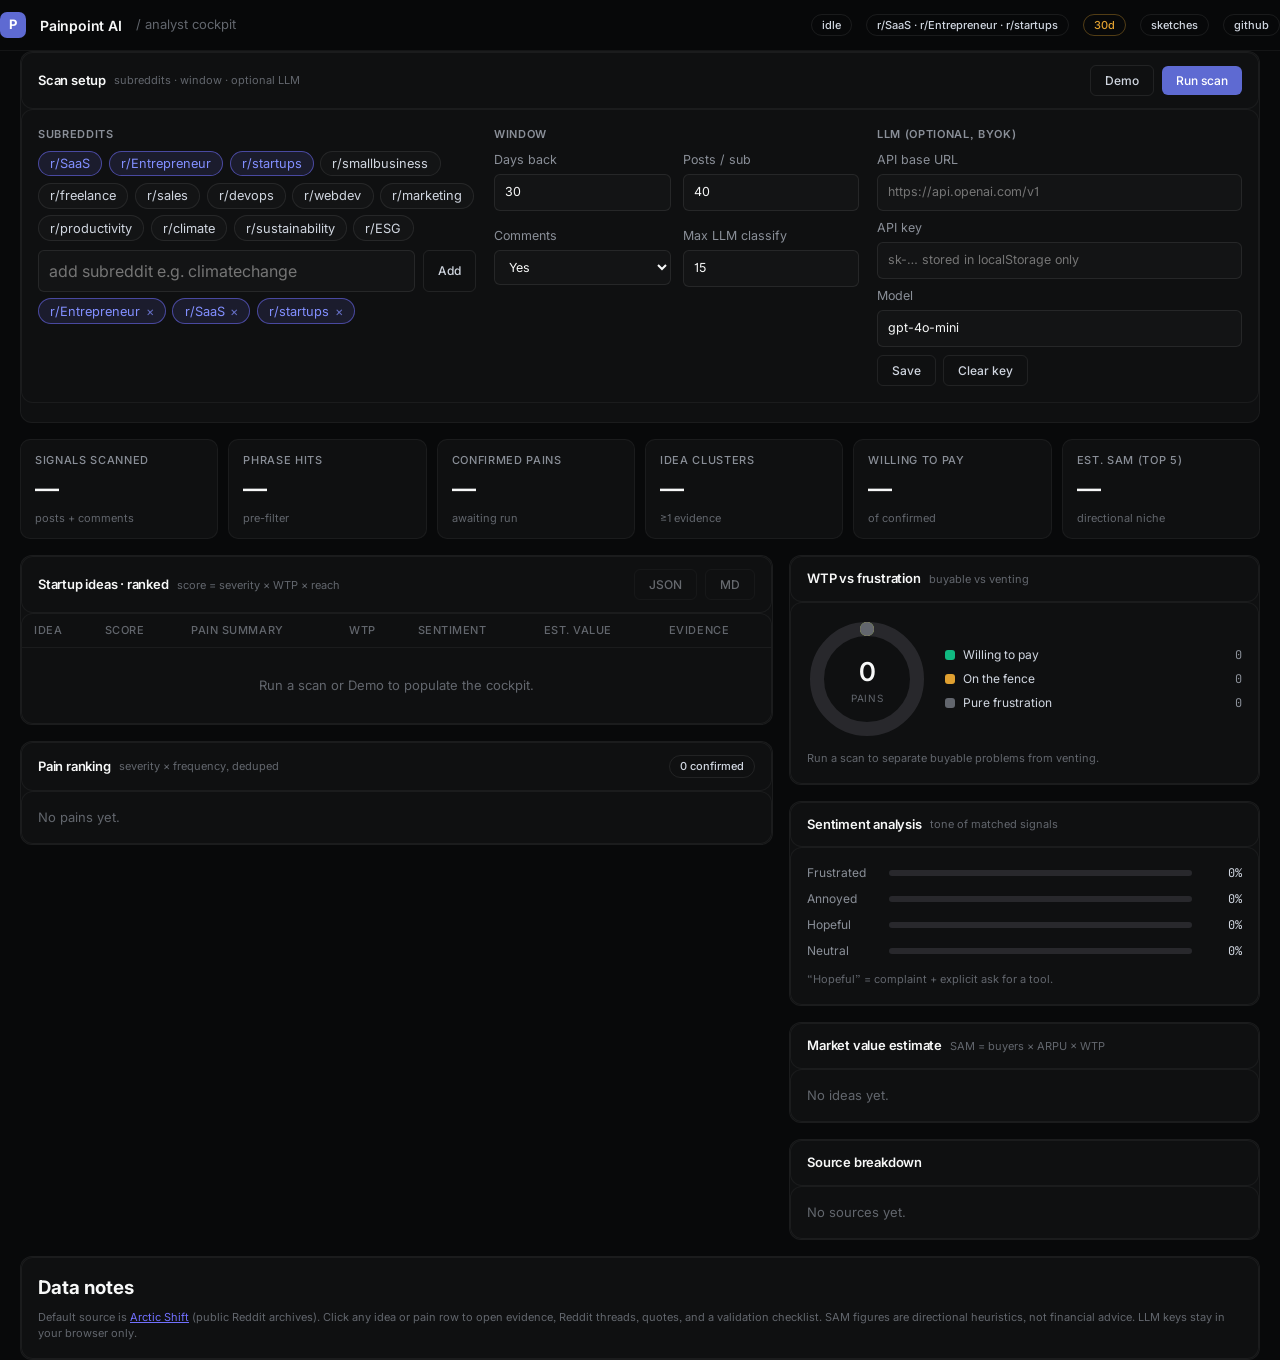
==== commit 25f19d3c: "Deeper pain discovery: evidence drawer, quotes, validation - Click idea/pain rows for concrete probl" ====
--- a/web/index.html
+++ b/web/index.html
@@ -184,12 +184,25 @@
         <h3 style="margin:0 0 8px;color:var(--text)">Data notes</h3>
         <p class="note" style="margin:0">
           Default source is <a href="https://arctic-shift.photon-reddit.com/" target="_blank" rel="noopener">Arctic Shift</a> (public Reddit archives).
-          Official Reddit API is free with OAuth limits; unauthenticated JSON is often blocked.
+          Click any idea or pain row to open evidence, Reddit threads, quotes, and a validation checklist.
           SAM figures are directional heuristics, not financial advice. LLM keys stay in your browser only.
         </p>
       </div>
     </section>
   </main>
+
+  <!-- Evidence / validation drawer -->
+  <div id="drawer-backdrop" class="drawer-backdrop" hidden></div>
+  <aside id="drawer" class="drawer" hidden aria-hidden="true">
+    <div class="drawer-h">
+      <div>
+        <div class="sec-label" id="drawer-kind">Evidence</div>
+        <h2 id="drawer-title">—</h2>
+      </div>
+      <button type="button" id="drawer-close" class="btn ghost" aria-label="Close">Close</button>
+    </div>
+    <div class="drawer-b" id="drawer-body"></div>
+  </aside>
 
   <script type="module" src="./app.js"></script>
 </body>
--- a/web/styles.css
+++ b/web/styles.css
@@ -462,3 +462,79 @@
 
 .about { margin-top: 16px; }
 .about a { color: var(--accent); }
+
+/* clickable rows */
+tr.hov { cursor: pointer; }
+tr.hov:focus-visible td { outline: 1px solid var(--accent); }
+.pain { cursor: pointer; }
+.pain:hover { background: rgba(255,255,255,0.02); border-radius: 8px; }
+.linkish { color: var(--accent); text-decoration: none; }
+.linkish:hover { text-decoration: underline; }
+.t-name .open-hint { font-size: 11px; color: var(--faint); font-weight: 400; margin-left: 6px; }
+
+/* drawer */
+.drawer-backdrop {
+  position: fixed; inset: 0; background: rgba(0,0,0,0.55); z-index: 40;
+}
+.drawer {
+  position: fixed; top: 0; right: 0; bottom: 0; width: min(480px, 100vw);
+  background: var(--panel); border-left: 1px solid var(--border);
+  z-index: 50; display: flex; flex-direction: column;
+  box-shadow: -20px 0 60px rgba(0,0,0,0.45);
+}
+.drawer[hidden], .drawer-backdrop[hidden] { display: none !important; }
+.drawer-h {
+  display: flex; align-items: flex-start; justify-content: space-between; gap: 12px;
+  padding: 16px 18px; border-bottom: 1px solid var(--border-subtle);
+}
+.drawer-h h2 {
+  font-size: 16px; color: var(--text); font-weight: 600; letter-spacing: -0.2px;
+  margin-top: 2px; line-height: 1.35;
+}
+.drawer-b {
+  padding: 16px 18px 32px; overflow-y: auto; flex: 1;
+}
+.drawer-section { margin-bottom: 18px; }
+.drawer-section h3 {
+  font-size: 11px; text-transform: uppercase; letter-spacing: 0.07em;
+  color: var(--muted); margin-bottom: 8px; font-weight: 600;
+}
+.drawer-kv {
+  display: grid; grid-template-columns: 1fr 1fr; gap: 8px;
+}
+.drawer-kv .box {
+  background: rgba(255,255,255,0.03); border: 1px solid var(--border-subtle);
+  border-radius: 8px; padding: 10px 12px;
+}
+.drawer-kv .k { font-size: 10px; color: var(--faint); text-transform: uppercase; letter-spacing: 0.05em; }
+.drawer-kv .v { font-size: 13px; color: var(--text); margin-top: 2px; }
+.quote-block {
+  border-left: 3px solid var(--accent-bg); background: rgba(113,112,255,0.06);
+  border-radius: 0 8px 8px 0; padding: 10px 12px; margin-bottom: 10px;
+}
+.quote-block .q { font-size: 13px; color: var(--text); line-height: 1.45; }
+.quote-block .src { font-size: 11px; color: var(--faint); margin-top: 6px; }
+.quote-block .src a { color: var(--accent); text-decoration: none; }
+.quote-block .src a:hover { text-decoration: underline; }
+.ev-list { display: flex; flex-direction: column; gap: 8px; }
+.ev-item {
+  border: 1px solid var(--border-subtle); border-radius: 10px; padding: 10px 12px;
+  background: rgba(255,255,255,0.02);
+}
+.ev-item .title { font-size: 13px; color: var(--text); font-weight: 500; }
+.ev-item .meta { font-size: 11px; color: var(--faint); margin-top: 4px; }
+.ev-item .snip { font-size: 12px; color: var(--muted); margin-top: 6px; line-height: 1.4; }
+.ev-item a { color: var(--accent); text-decoration: none; font-size: 12px; }
+.ev-item a:hover { text-decoration: underline; }
+.check-list { list-style: none; display: flex; flex-direction: column; gap: 8px; }
+.check-list li {
+  display: flex; gap: 10px; align-items: flex-start; font-size: 13px; color: var(--body);
+  padding: 8px 10px; border: 1px solid var(--border-subtle); border-radius: 8px;
+}
+.check-list input { margin-top: 3px; accent-color: var(--accent-bg); }
+.drawer-actions { display: flex; flex-wrap: wrap; gap: 8px; margin-top: 8px; }
+.problem-block {
+  font-size: 14px; color: var(--body); line-height: 1.55;
+  padding: 12px; border-radius: 10px; background: rgba(255,255,255,0.03);
+  border: 1px solid var(--border-subtle);
+}
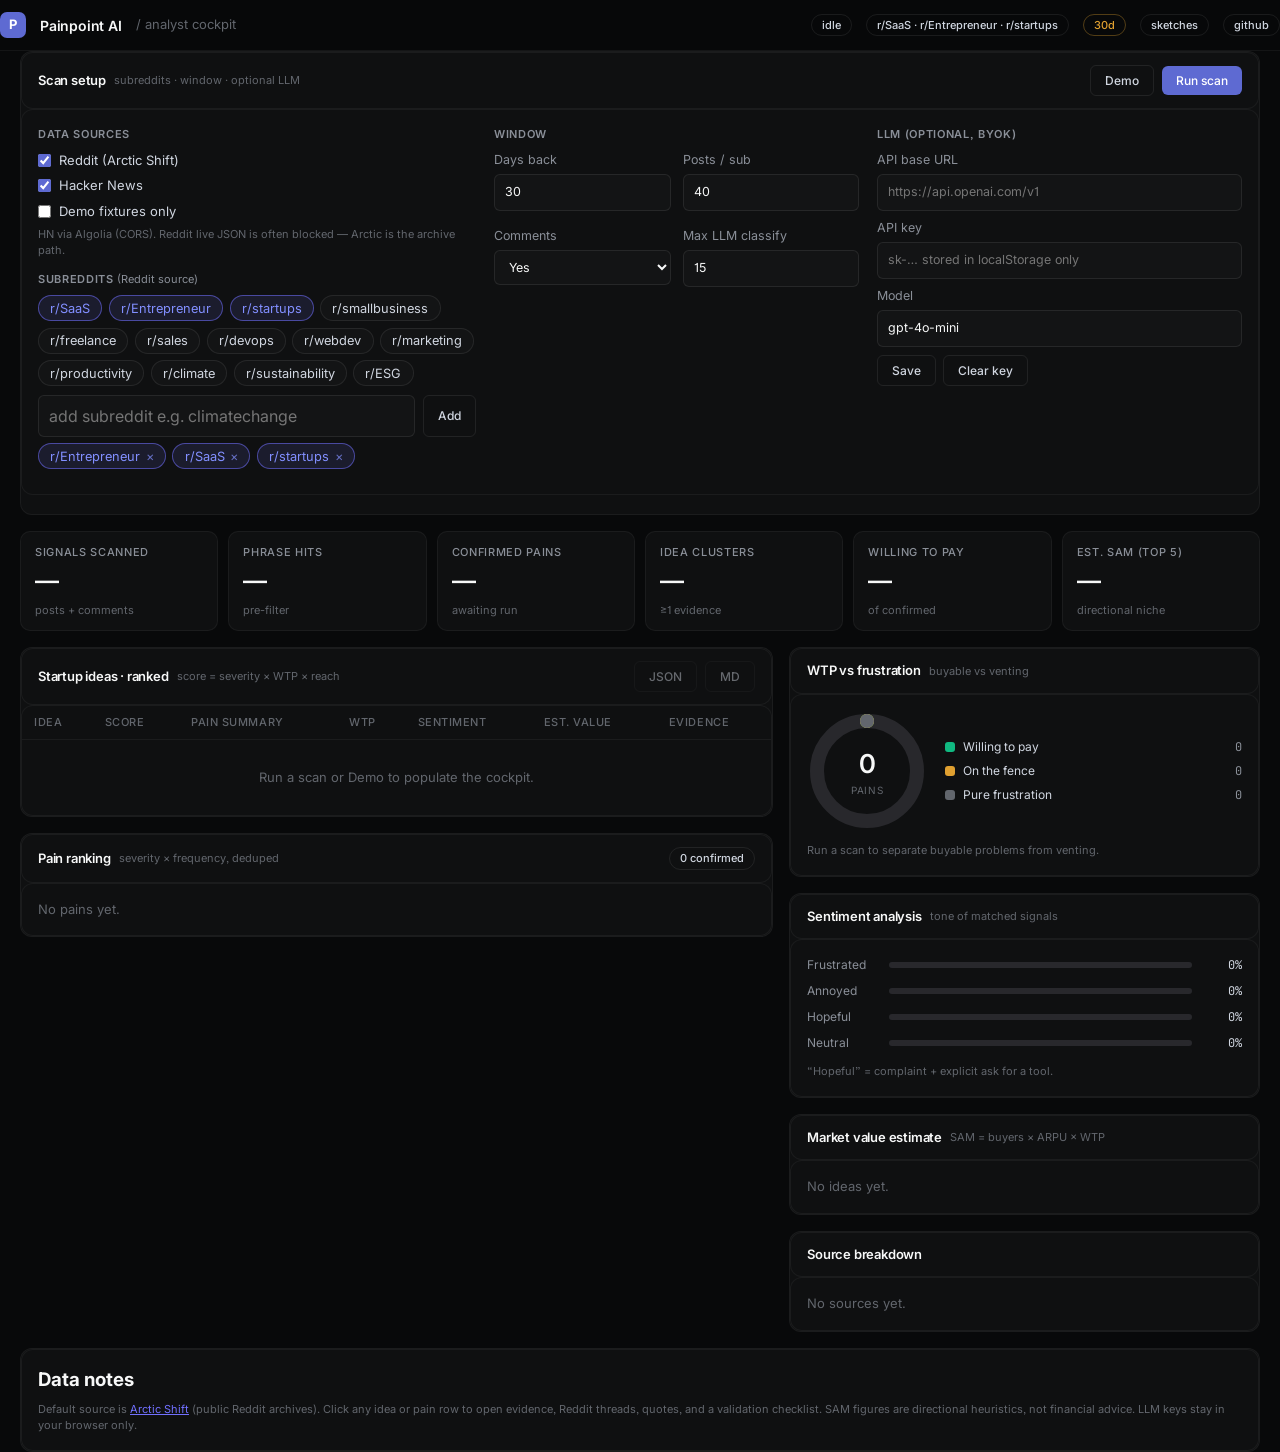
==== commit 1b7f2d2d: "Add Hacker News as second pain data source - Multi-source toggles: Reddit/Arctic + HN (Algolia) + de" ====
--- a/web/index.html
+++ b/web/index.html
@@ -37,7 +37,14 @@
       </div>
       <div class="card b controls-body">
         <div class="ctrl-col">
-          <div class="sec-label">Subreddits</div>
+          <div class="sec-label">Data sources</div>
+          <div class="src-toggles" id="source-toggles">
+            <label class="src-toggle"><input type="checkbox" id="src-arctic" checked /> Reddit (Arctic Shift)</label>
+            <label class="src-toggle"><input type="checkbox" id="src-hn" checked /> Hacker News</label>
+            <label class="src-toggle"><input type="checkbox" id="src-demo" /> Demo fixtures only</label>
+          </div>
+          <p class="note" style="margin:6px 0 0">HN via Algolia (CORS). Reddit live JSON is often blocked — Arctic is the archive path.</p>
+          <div class="sec-label" style="margin-top:12px">Subreddits <span style="font-weight:400;text-transform:none;letter-spacing:0">(Reddit source)</span></div>
           <div id="preset-row" class="chip-row"></div>
           <div class="add-row">
             <input id="sub-input" type="text" placeholder="add subreddit e.g. climatechange" autocomplete="off" />
--- a/web/styles.css
+++ b/web/styles.css
@@ -463,6 +463,13 @@
 .about { margin-top: 16px; }
 .about a { color: var(--accent); }
 
+.src-toggles { display: flex; flex-direction: column; gap: 6px; }
+.src-toggle {
+  display: flex; flex-direction: row; align-items: center; gap: 8px;
+  font-size: 13px; color: var(--body); margin: 0; cursor: pointer;
+}
+.src-toggle input { accent-color: var(--accent-bg); width: auto; }
+
 /* clickable rows */
 tr.hov { cursor: pointer; }
 tr.hov:focus-visible td { outline: 1px solid var(--accent); }
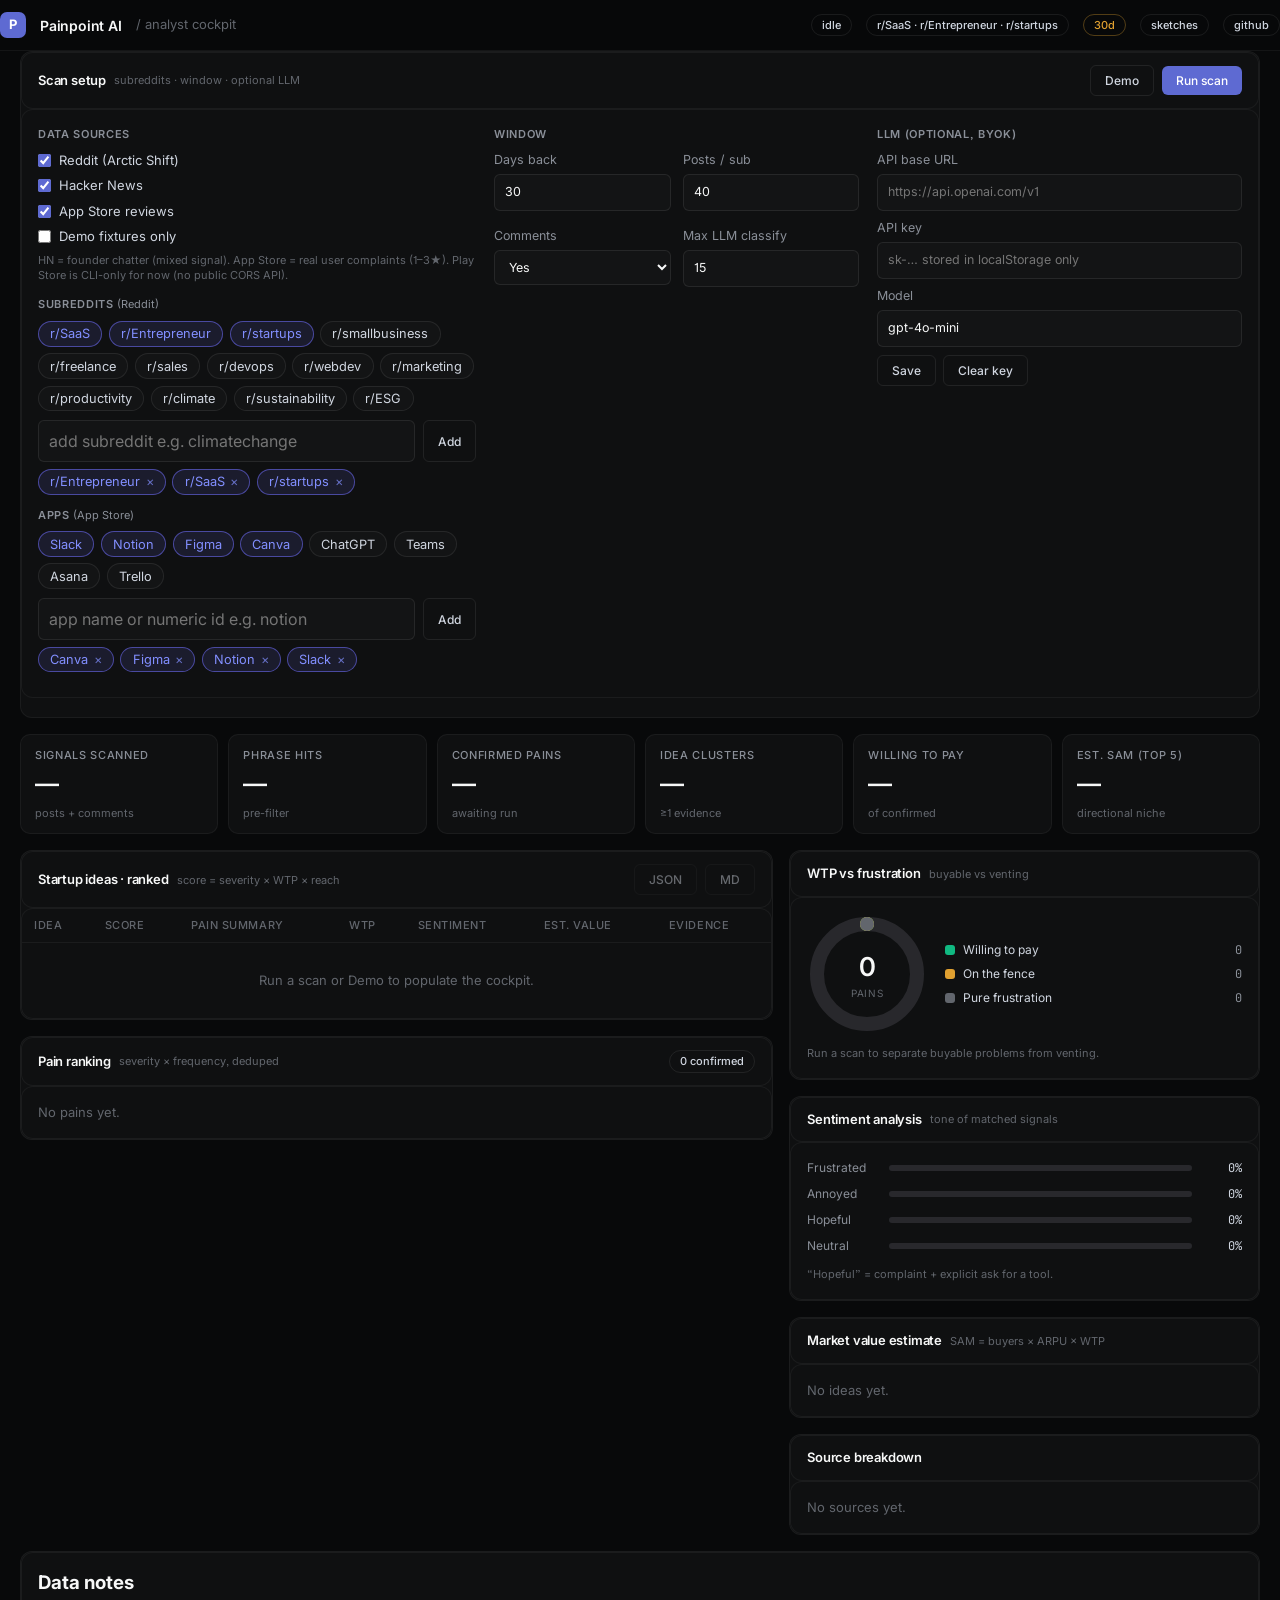
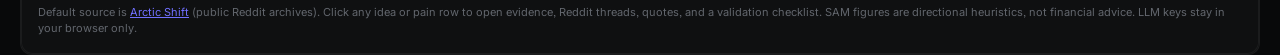
==== commit 3d2a7dad: "Add App Store reviews (+ Play Store CLI) as pain sources - Browser: App Store RSS (1–3★ complaints)," ====
--- a/web/index.html
+++ b/web/index.html
@@ -41,16 +41,26 @@
           <div class="src-toggles" id="source-toggles">
             <label class="src-toggle"><input type="checkbox" id="src-arctic" checked /> Reddit (Arctic Shift)</label>
             <label class="src-toggle"><input type="checkbox" id="src-hn" checked /> Hacker News</label>
+            <label class="src-toggle"><input type="checkbox" id="src-appstore" checked /> App Store reviews</label>
             <label class="src-toggle"><input type="checkbox" id="src-demo" /> Demo fixtures only</label>
           </div>
-          <p class="note" style="margin:6px 0 0">HN via Algolia (CORS). Reddit live JSON is often blocked — Arctic is the archive path.</p>
-          <div class="sec-label" style="margin-top:12px">Subreddits <span style="font-weight:400;text-transform:none;letter-spacing:0">(Reddit source)</span></div>
+          <p class="note" style="margin:6px 0 0">
+            HN = founder chatter (mixed signal). App Store = real user complaints (1–3★). Play Store is CLI-only for now (no public CORS API).
+          </p>
+          <div class="sec-label" style="margin-top:12px">Subreddits <span style="font-weight:400;text-transform:none;letter-spacing:0">(Reddit)</span></div>
           <div id="preset-row" class="chip-row"></div>
           <div class="add-row">
             <input id="sub-input" type="text" placeholder="add subreddit e.g. climatechange" autocomplete="off" />
             <button type="button" id="sub-add" class="btn ghost">Add</button>
           </div>
           <div id="selected-subs" class="chip-row selected"></div>
+          <div class="sec-label" style="margin-top:12px">Apps <span style="font-weight:400;text-transform:none;letter-spacing:0">(App Store)</span></div>
+          <div id="app-preset-row" class="chip-row"></div>
+          <div class="add-row">
+            <input id="app-input" type="text" placeholder="app name or numeric id e.g. notion" autocomplete="off" />
+            <button type="button" id="app-add" class="btn ghost">Add</button>
+          </div>
+          <div id="selected-apps" class="chip-row selected"></div>
         </div>
         <div class="ctrl-col">
           <div class="sec-label">Window</div>
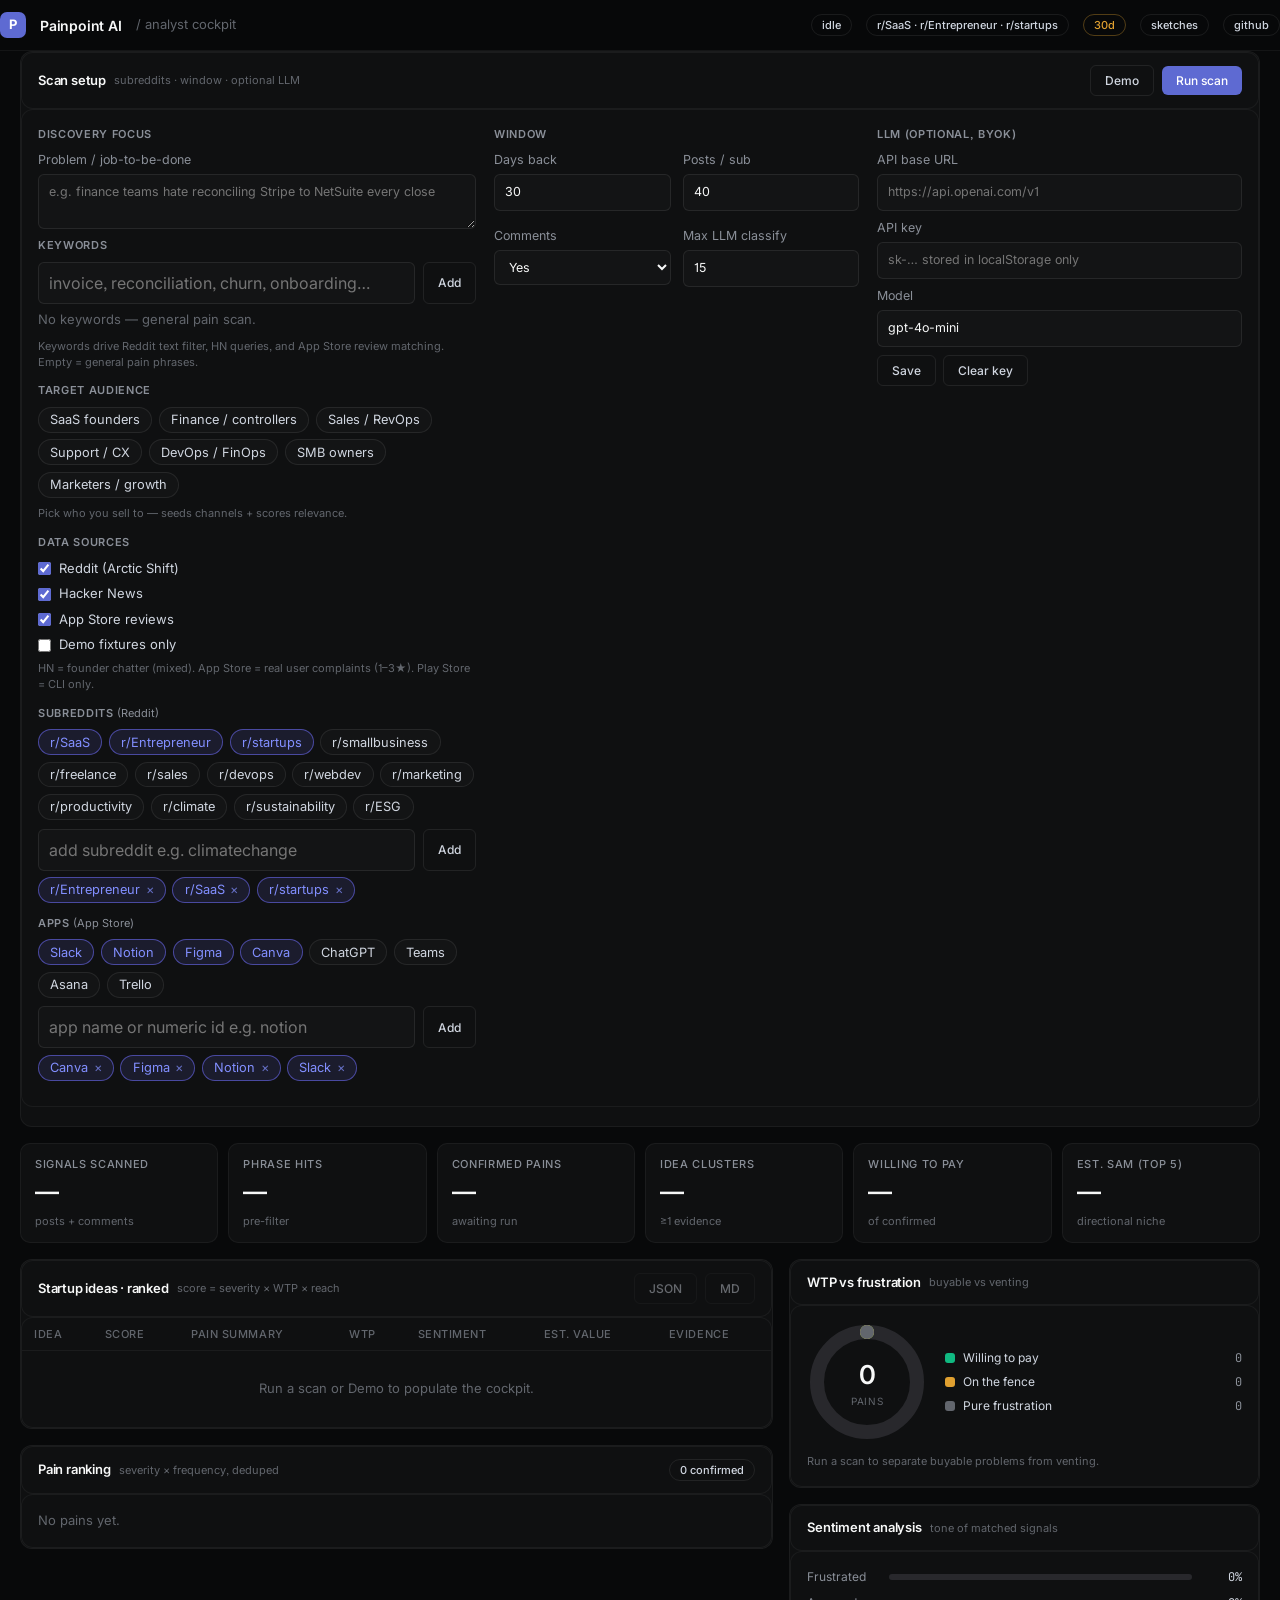
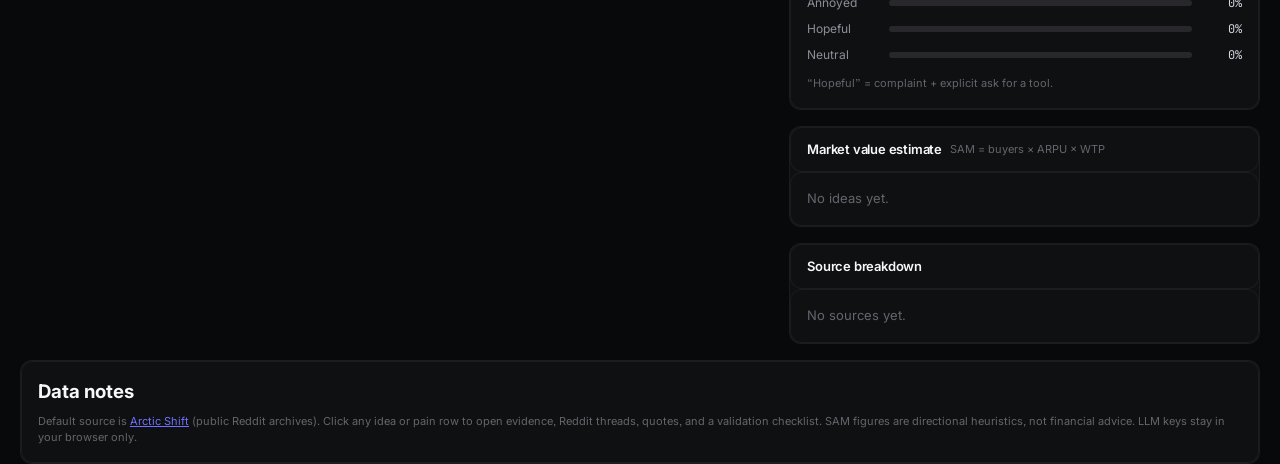
==== commit ed054b03: "Problem-first discovery: keywords + target audience - UI: problem JTBD, keyword chips, audience pres" ====
--- a/web/index.html
+++ b/web/index.html
@@ -37,7 +37,23 @@
       </div>
       <div class="card b controls-body">
         <div class="ctrl-col">
-          <div class="sec-label">Data sources</div>
+          <div class="sec-label">Discovery focus</div>
+          <label>Problem / job-to-be-done
+            <textarea id="problem-input" rows="2" placeholder="e.g. finance teams hate reconciling Stripe to NetSuite every close"></textarea>
+          </label>
+          <div class="sec-label" style="margin-top:8px">Keywords</div>
+          <div class="add-row">
+            <input id="kw-input" type="text" placeholder="invoice, reconciliation, churn, onboarding…" autocomplete="off" />
+            <button type="button" id="kw-add" class="btn ghost">Add</button>
+          </div>
+          <div id="selected-kws" class="chip-row selected"></div>
+          <p class="note" style="margin:4px 0 0">Keywords drive Reddit text filter, HN queries, and App Store review matching. Empty = general pain phrases.</p>
+
+          <div class="sec-label" style="margin-top:12px">Target audience</div>
+          <div id="audience-row" class="chip-row"></div>
+          <div id="audience-hint" class="note" style="margin-top:4px">Pick who you sell to — seeds channels + scores relevance.</div>
+
+          <div class="sec-label" style="margin-top:12px">Data sources</div>
           <div class="src-toggles" id="source-toggles">
             <label class="src-toggle"><input type="checkbox" id="src-arctic" checked /> Reddit (Arctic Shift)</label>
             <label class="src-toggle"><input type="checkbox" id="src-hn" checked /> Hacker News</label>
@@ -45,7 +61,7 @@
             <label class="src-toggle"><input type="checkbox" id="src-demo" /> Demo fixtures only</label>
           </div>
           <p class="note" style="margin:6px 0 0">
-            HN = founder chatter (mixed signal). App Store = real user complaints (1–3★). Play Store is CLI-only for now (no public CORS API).
+            HN = founder chatter (mixed). App Store = real user complaints (1–3★). Play Store = CLI only.
           </p>
           <div class="sec-label" style="margin-top:12px">Subreddits <span style="font-weight:400;text-transform:none;letter-spacing:0">(Reddit)</span></div>
           <div id="preset-row" class="chip-row"></div>
--- a/web/styles.css
+++ b/web/styles.css
@@ -150,6 +150,20 @@
   color: var(--muted);
   margin-bottom: 0.5rem;
 }
+textarea {
+  background: rgba(255, 255, 255, 0.02);
+  border: 1px solid var(--border);
+  color: var(--text);
+  border-radius: 6px;
+  padding: 0.5rem 0.65rem;
+  font: inherit;
+  resize: vertical;
+  min-height: 52px;
+}
+textarea:focus {
+  outline: none;
+  border-color: rgba(113, 112, 255, 0.55);
+}
 input, select {
   background: rgba(255, 255, 255, 0.02);
   border: 1px solid var(--border);
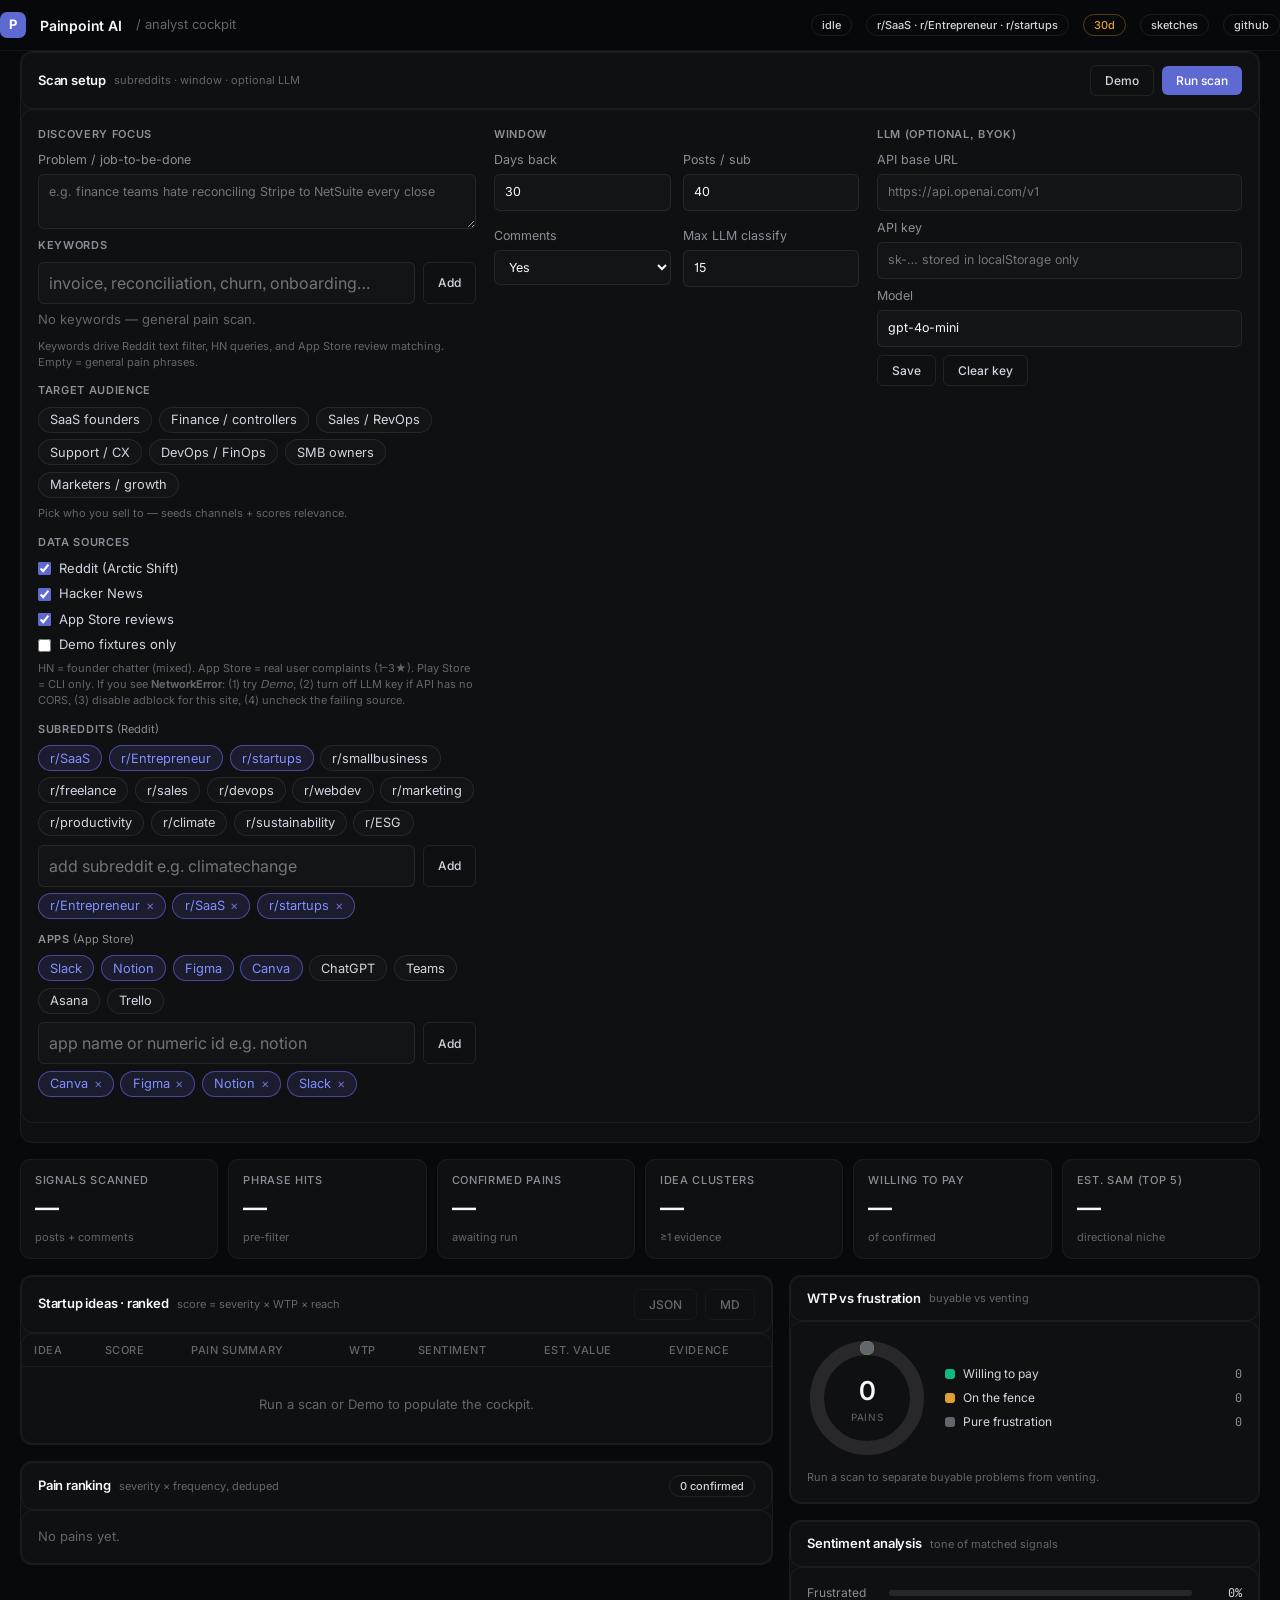
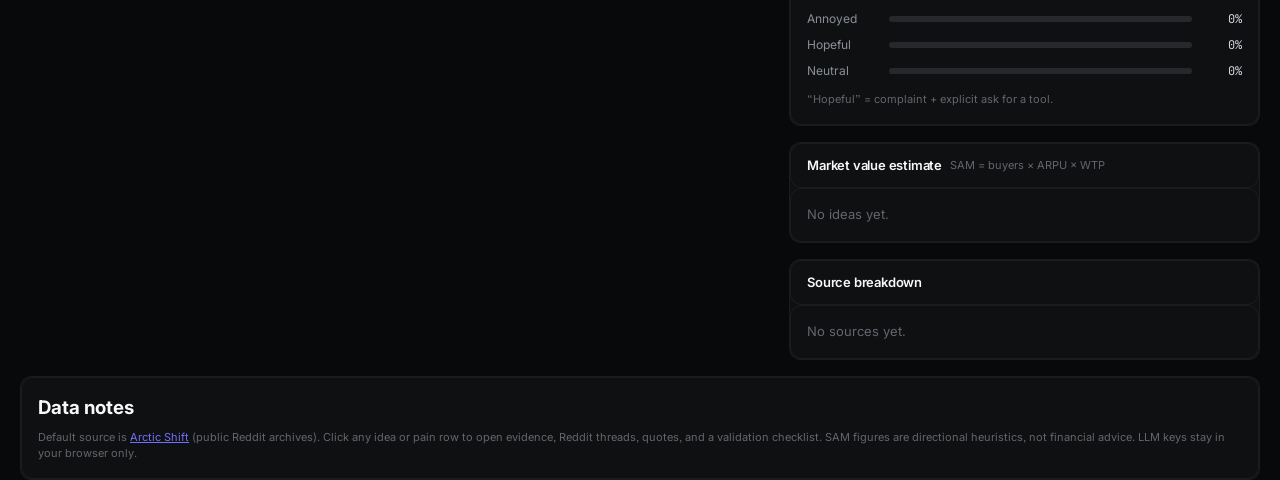
==== commit 9a431b29: "Harden browser fetches against NetworkError/CORS - Per-source try/catch so one failure does not kill" ====
--- a/web/index.html
+++ b/web/index.html
@@ -62,6 +62,7 @@
           </div>
           <p class="note" style="margin:6px 0 0">
             HN = founder chatter (mixed). App Store = real user complaints (1–3★). Play Store = CLI only.
+            If you see <strong>NetworkError</strong>: (1) try <em>Demo</em>, (2) turn off LLM key if API has no CORS, (3) disable adblock for this site, (4) uncheck the failing source.
           </p>
           <div class="sec-label" style="margin-top:12px">Subreddits <span style="font-weight:400;text-transform:none;letter-spacing:0">(Reddit)</span></div>
           <div id="preset-row" class="chip-row"></div>
